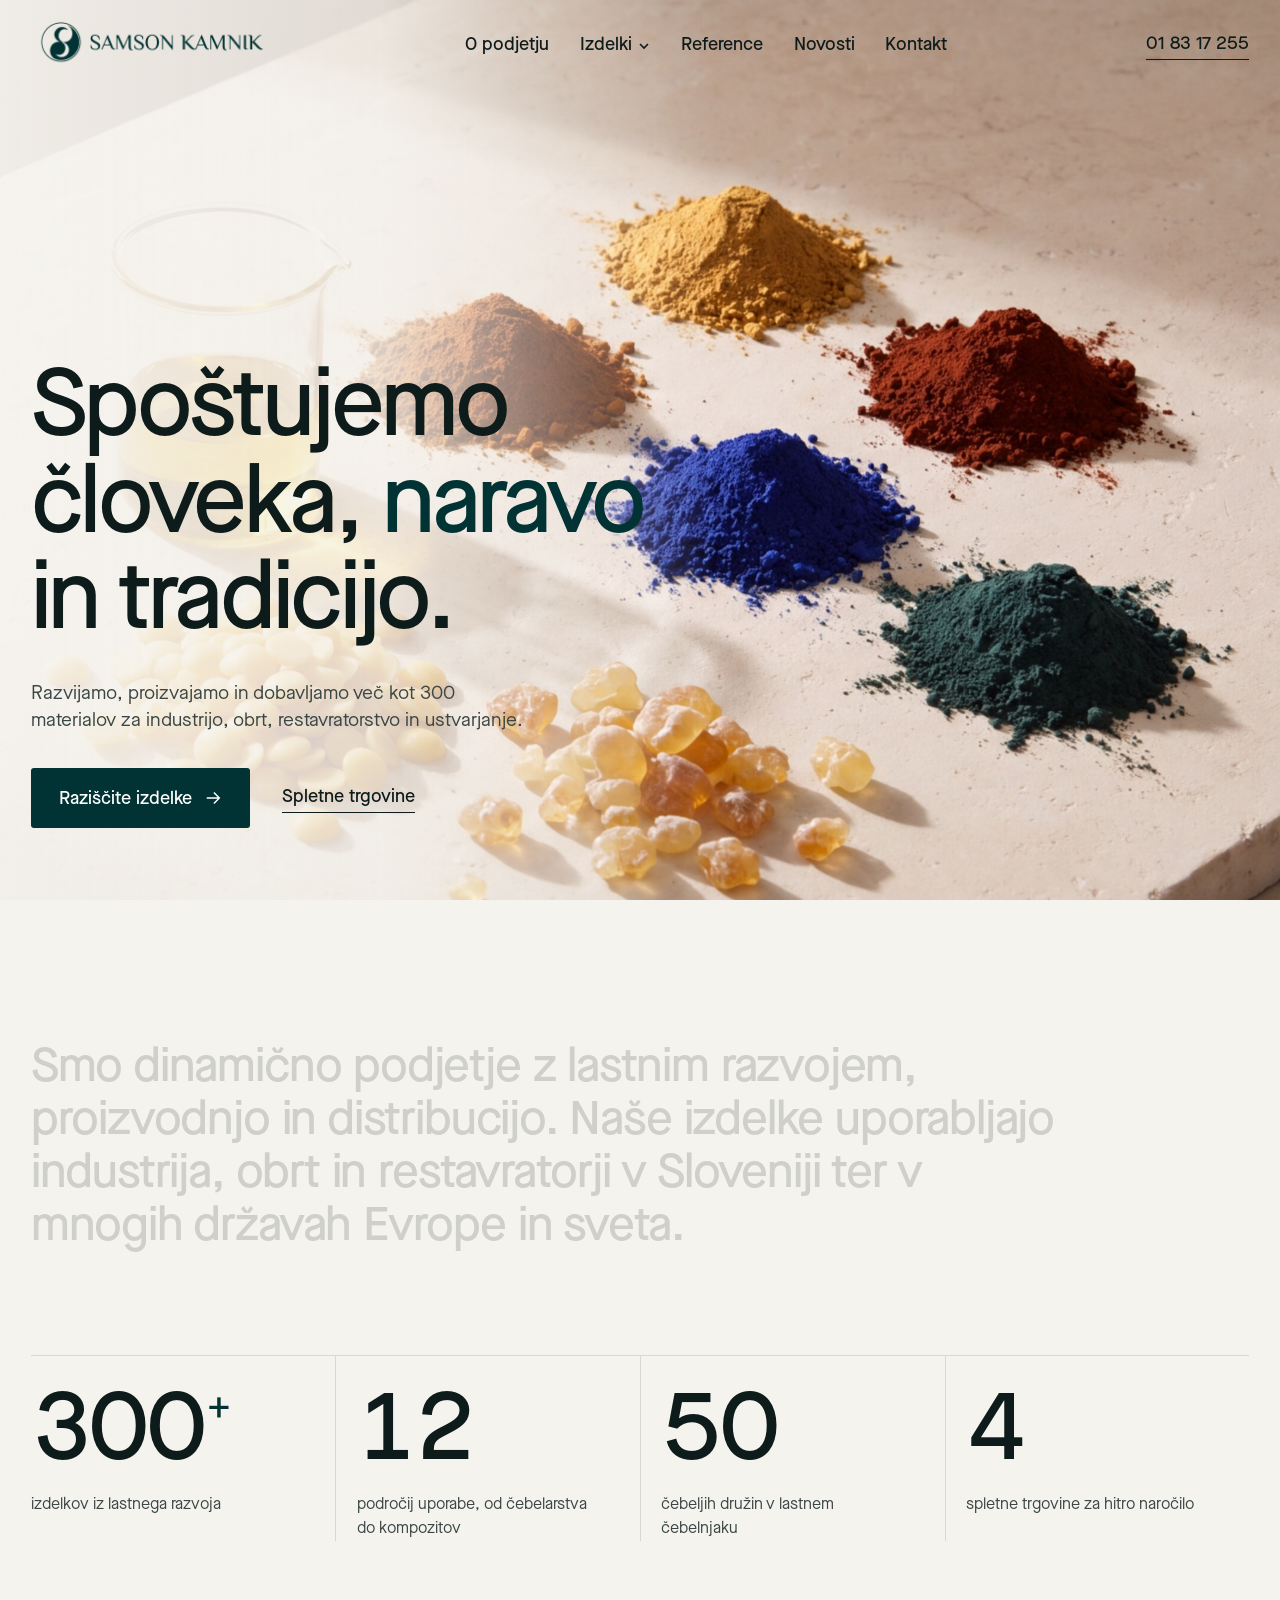
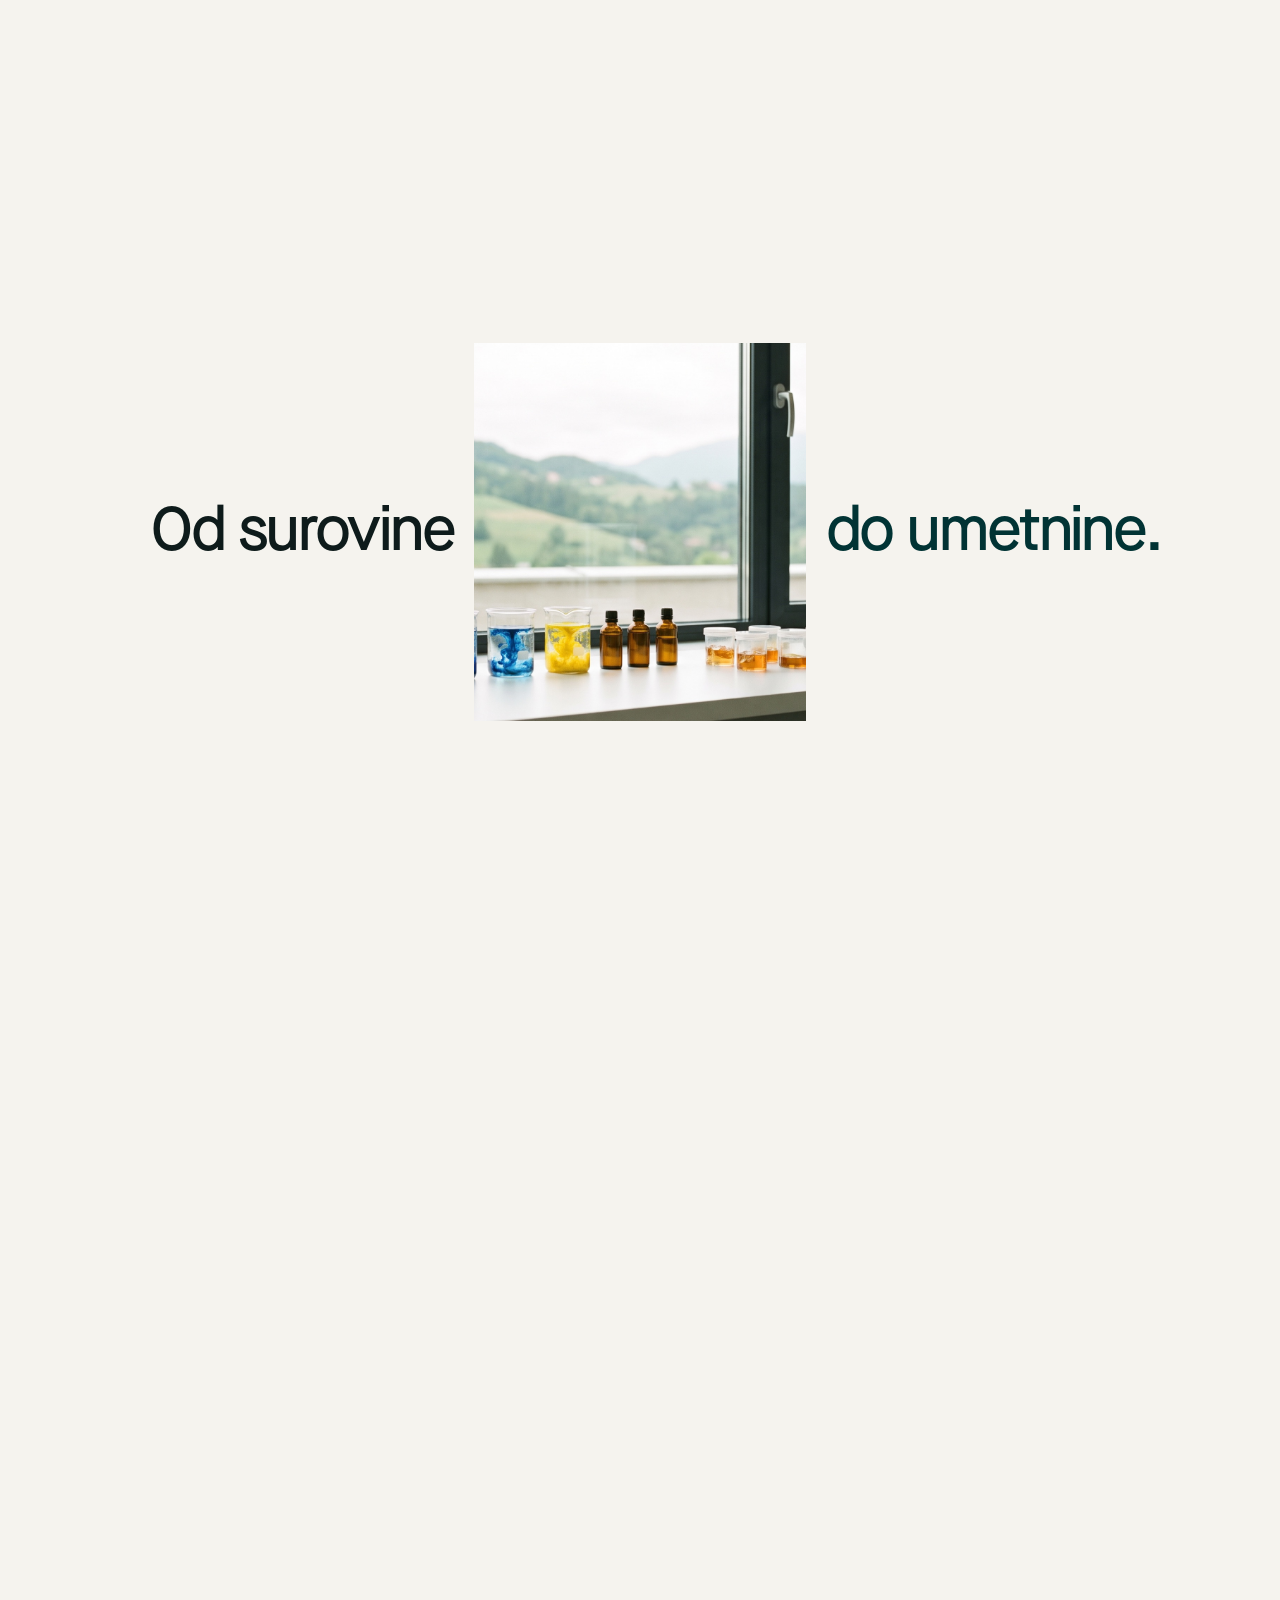
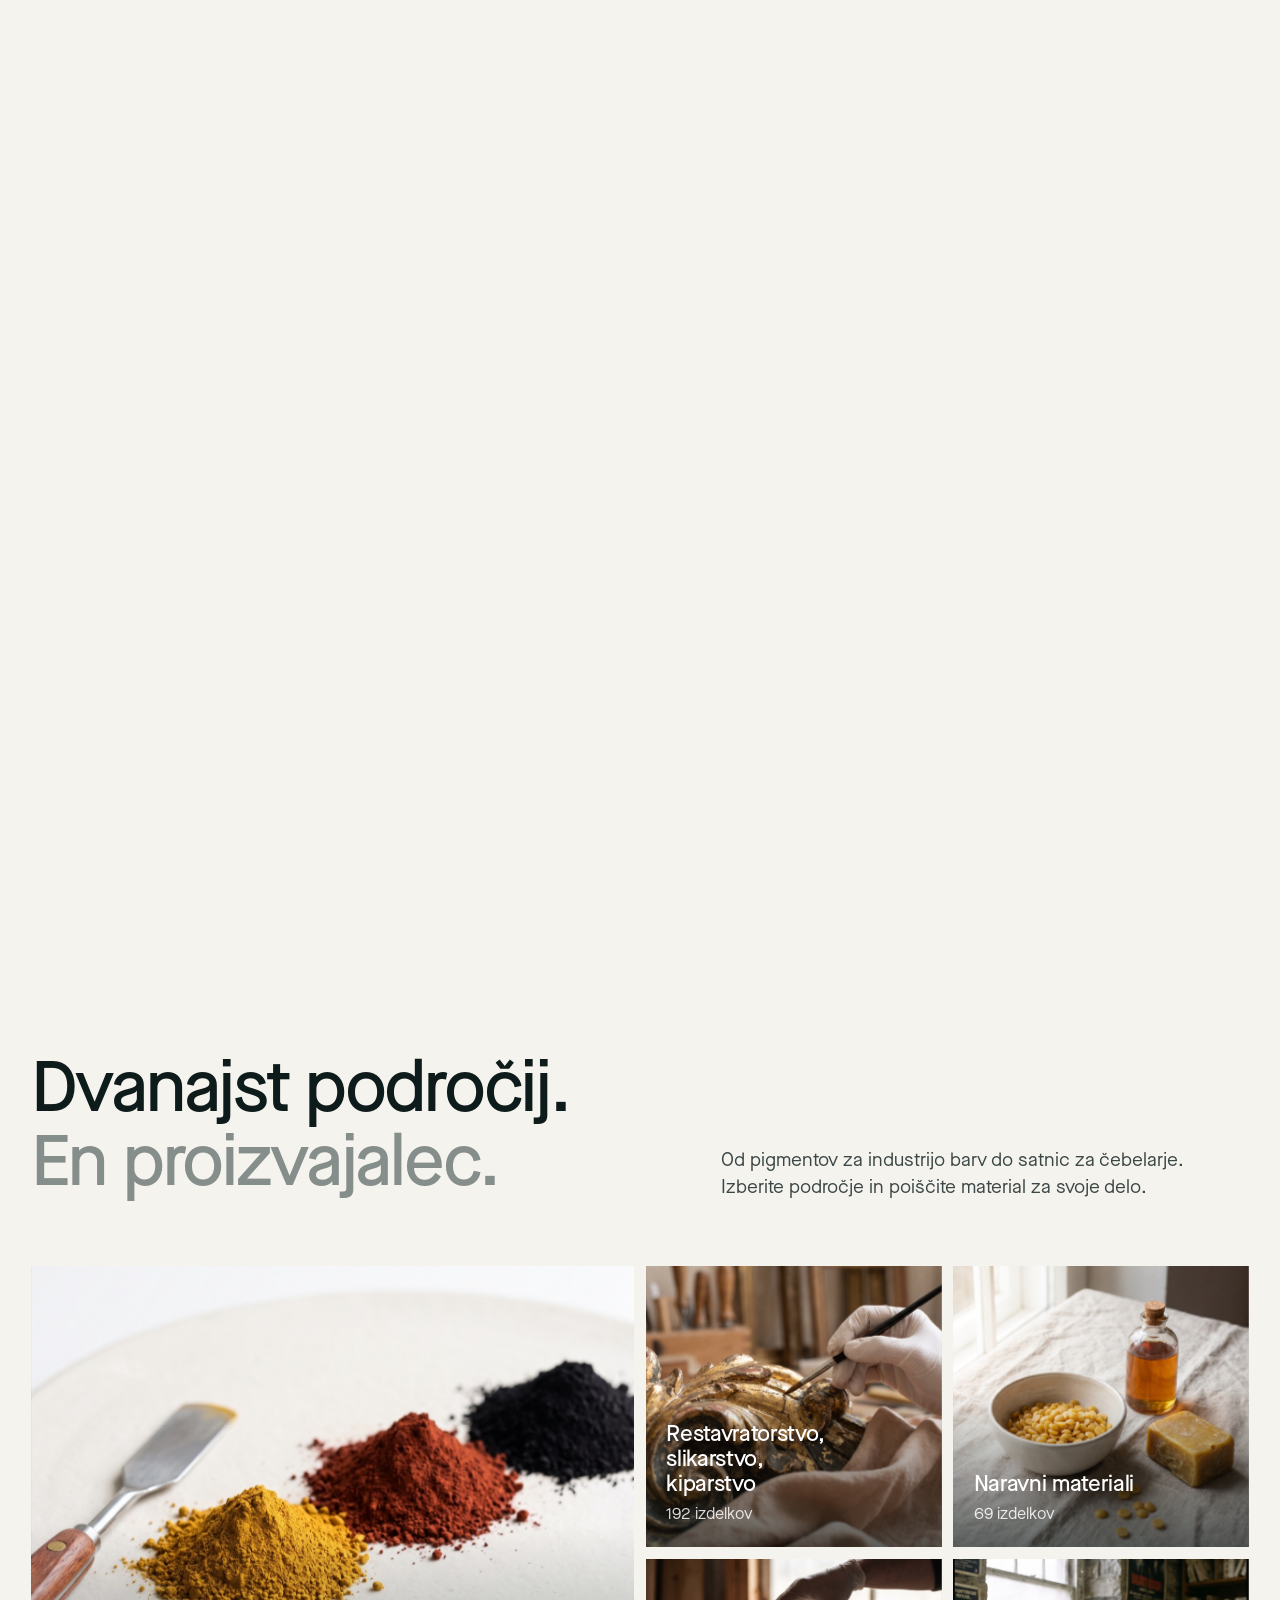
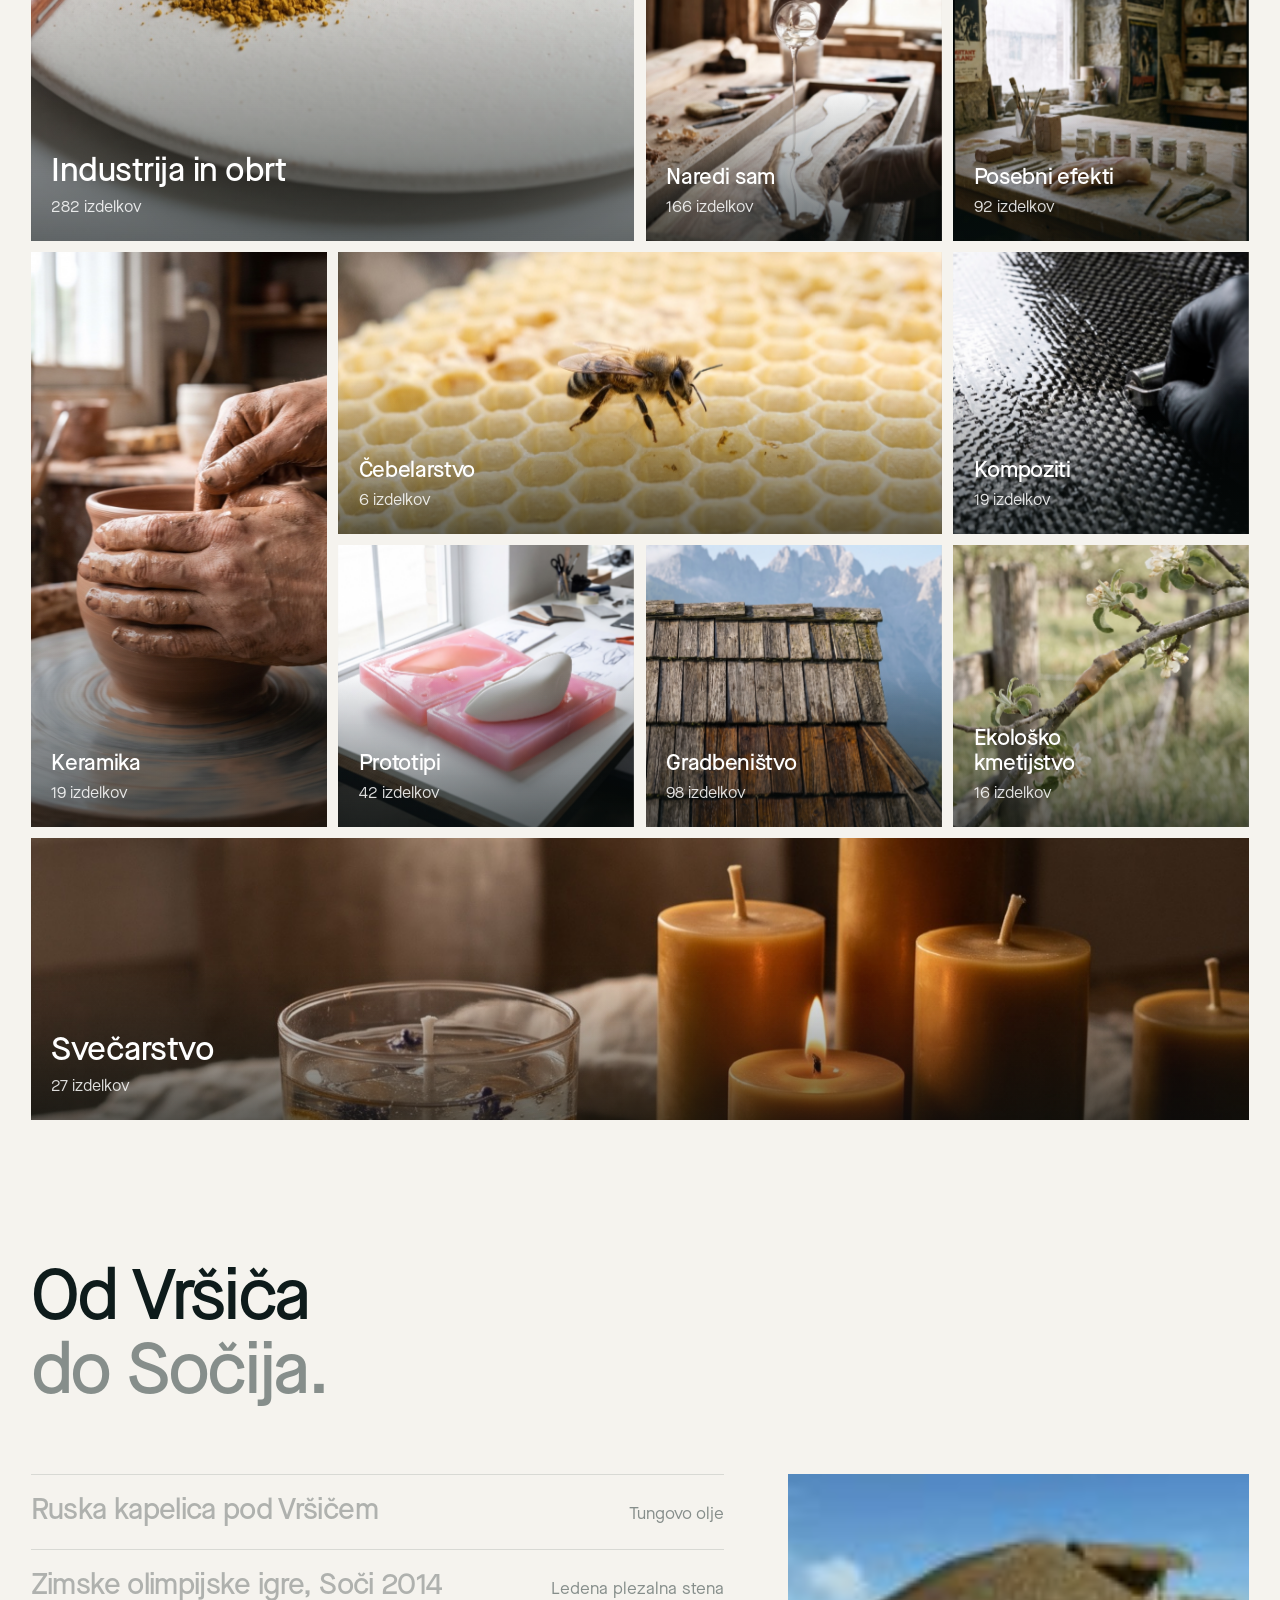
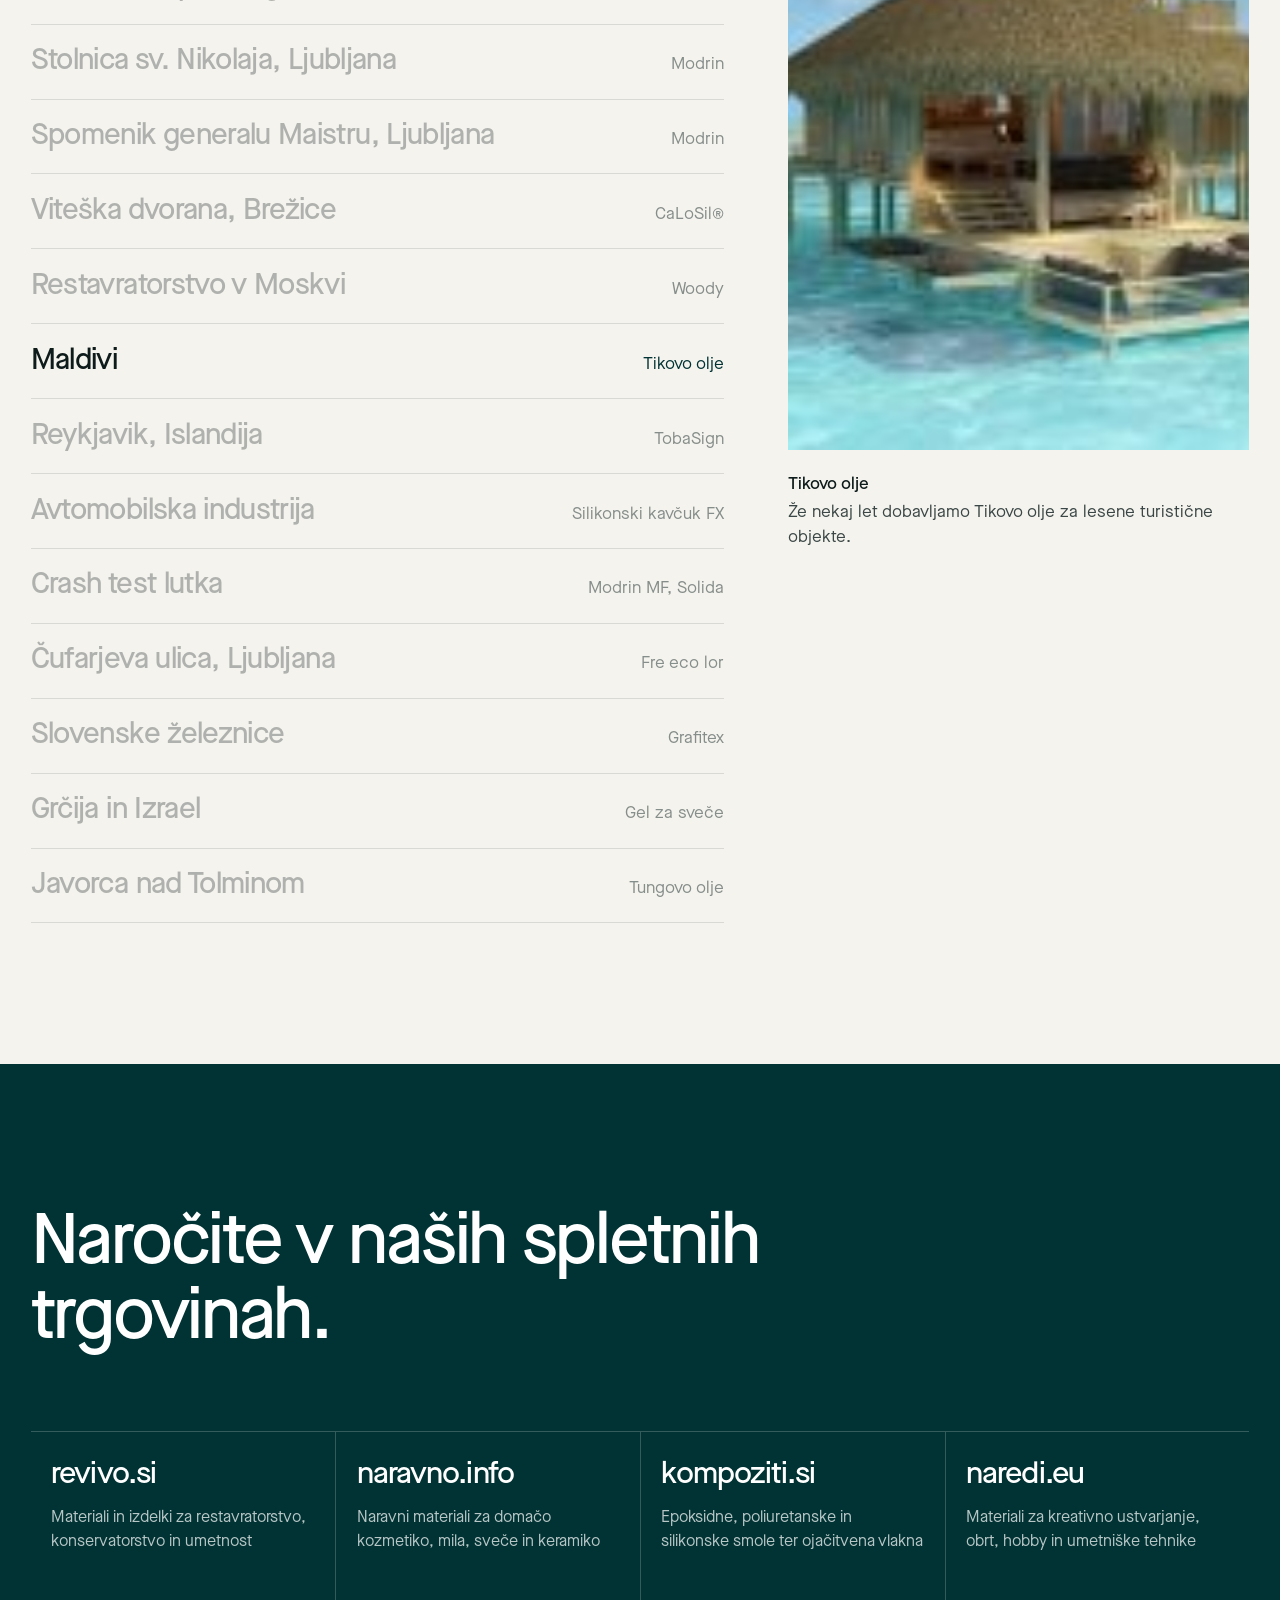
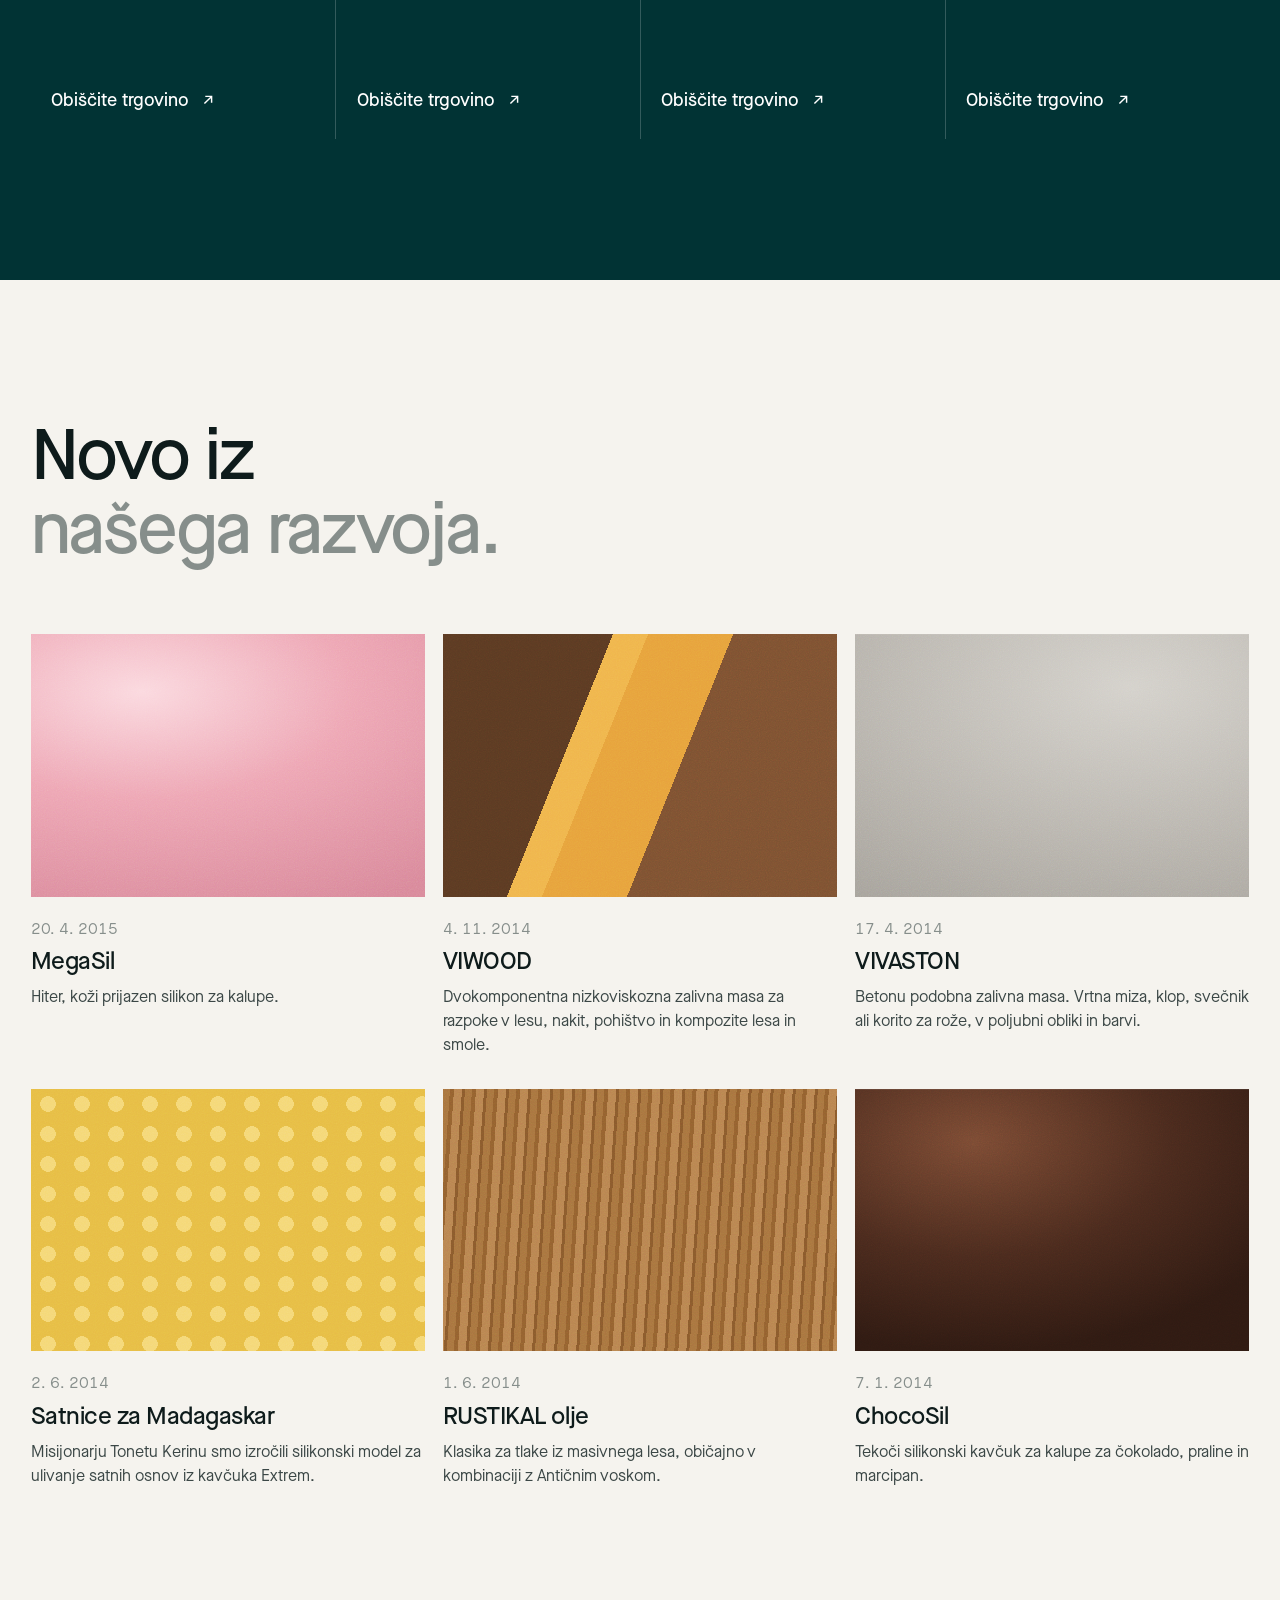
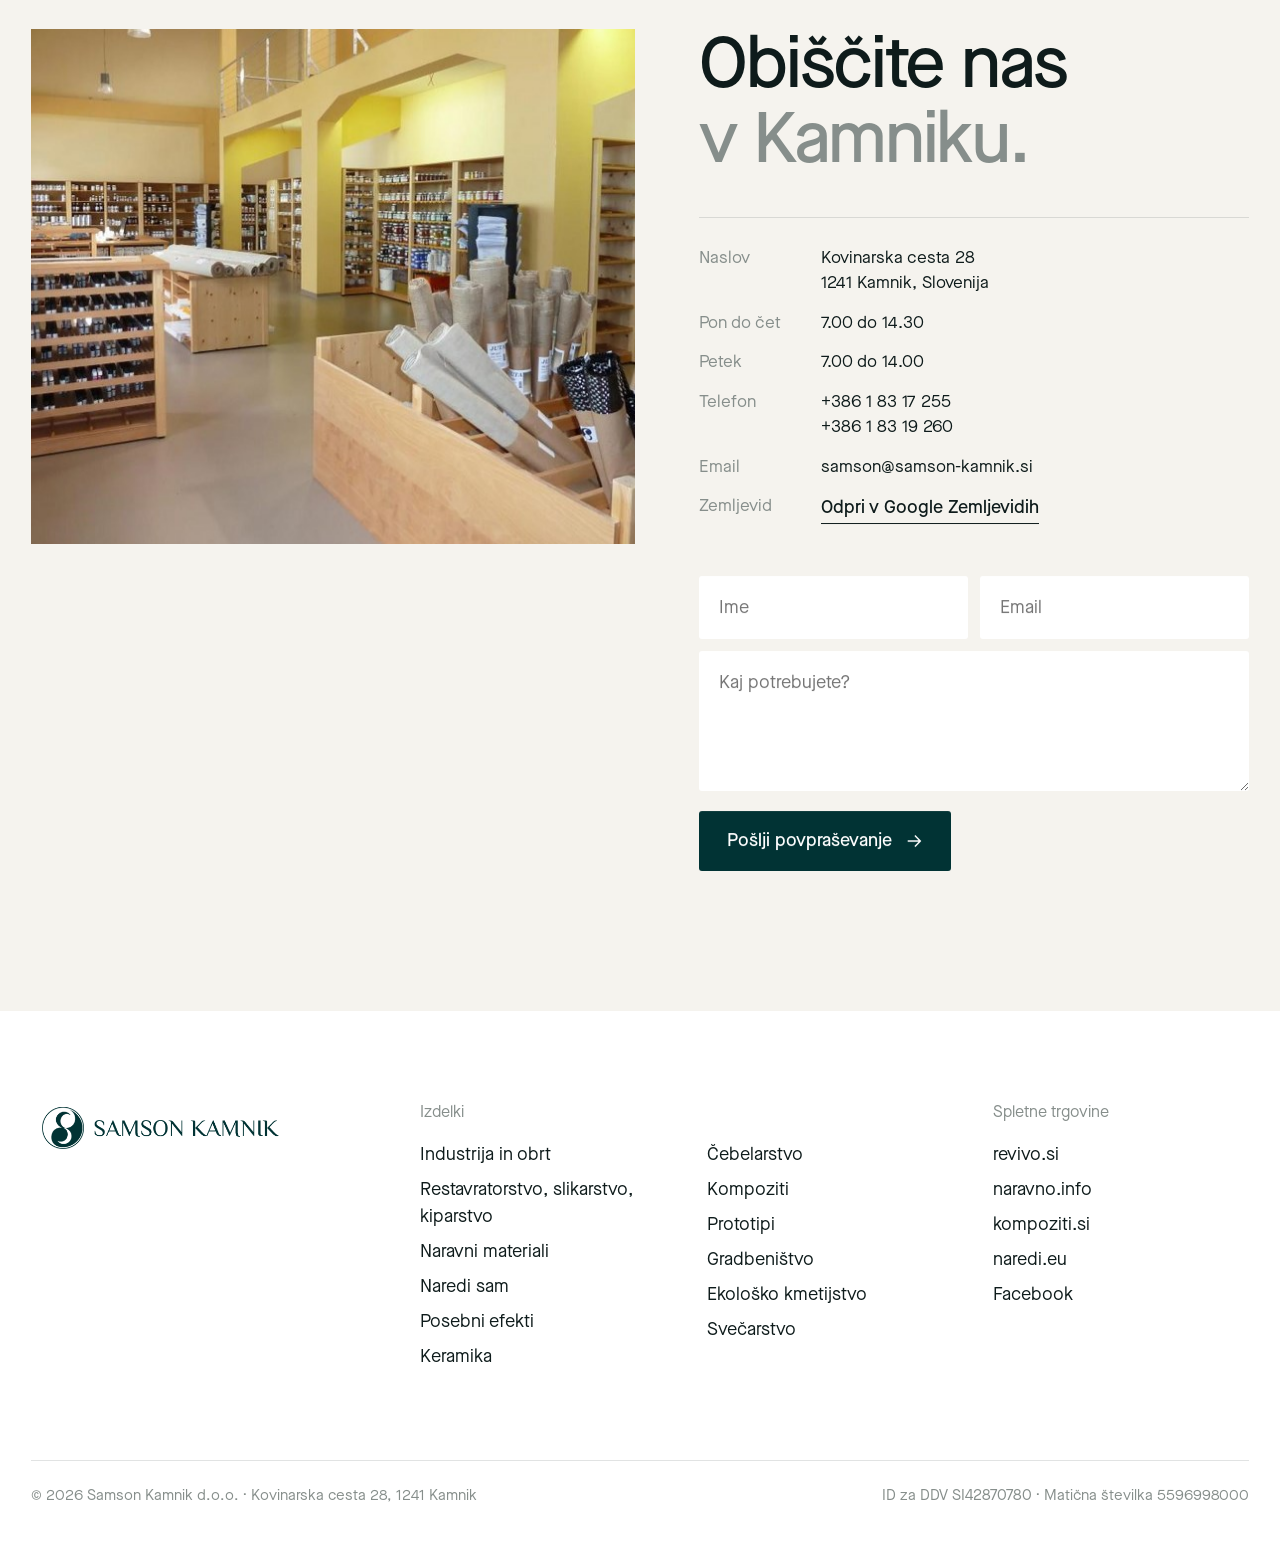
==== index.html @ 4e9928eb "Samson Kamnik redesign pitch: homepage and category pages Co-Authored-By: Claude Opus 5.5 <noreply@a" ====
<!doctype html>
<html lang="sl" class="no-js">
<head>
<meta charset="utf-8">
<meta name="viewport" content="width=device-width,initial-scale=1">
<title>Samson Kamnik · Materiali za industrijo, obrt in umetnost</title>
<meta name="description" content="Lastni razvoj, proizvodnja in distribucija več kot 300 materialov za industrijo, obrt, restavratorstvo in ustvarjanje. Kamnik, Slovenija.">
<meta name="robots" content="noindex">
<meta property="og:title" content="Samson Kamnik">
<meta property="og:description" content="Spoštujemo človeka, naravo in tradicijo.">
<meta property="og:image" content="assets/img/hero.jpg">
<link rel="icon" href="assets/img/mark.png">
<link rel="preload" href="assets/fonts/MaisonNeue-Medium.otf" as="font" type="font/otf" crossorigin>
<link rel="stylesheet" href="assets/css/style.css?v=5">
<script>try{if(sessionStorage.getItem('sk-seen'))document.documentElement.classList.add('no-loader')}catch(e){}</script>
</head>
<body data-page="home">

<div class="loader" aria-hidden="true"><img src="assets/img/mark.png" alt=""><div class="count">0</div></div>

<header class="hdr" id="top">
  <a class="logo" href="#top" aria-label="Samson Kamnik, domov"><img src="assets/img/samson_kamnik_logo.png" alt="Samson Kamnik" width="480" height="112"></a>
  <nav class="nav" aria-label="Glavna navigacija">
    <a href="#o-podjetju" data-home="#o-podjetju">O podjetju</a>
    <button type="button" data-mega aria-expanded="false" aria-haspopup="true">Izdelki <svg class="chev" viewBox="0 0 12 12" fill="none" stroke="currentColor" stroke-width="1.6"><path d="M2 4l4 4 4-4"/></svg></button>
    <a href="#reference" data-home="#reference">Reference</a>
    <a href="#novosti" data-home="#novosti">Novosti</a>
    <a href="#kontakt" data-home="#kontakt">Kontakt</a>
  </nav>
  <div class="hdr-right">
    <a class="tel link" href="tel:+38618317255">01 83 17 255</a>
    <button class="burger" type="button" aria-label="Meni"><span></span></button>
  </div>
</header>
<div class="mega" role="menu"></div>
<div class="mega-scrim"></div>

<div class="mmenu" aria-label="Meni">
  <button class="mm-close" type="button" aria-label="Zapri">×</button>
  <a href="#o-podjetju" data-home="#o-podjetju">O podjetju</a>
  <a href="#izdelki" data-home="#izdelki">Izdelki</a>
  <div class="mm-cats"></div>
  <a href="#reference" data-home="#reference">Reference</a>
  <a href="#novosti" data-home="#novosti">Novosti</a>
  <a href="#kontakt" data-home="#kontakt">Kontakt</a>
</div>

<main>
  <!-- HERO -->
  <section class="hero">
    <div class="hero-media"><img src="assets/img/hero.jpg" alt="Pigmenti, čebelji vosek, naravna smola in laneno olje" fetchpriority="high"></div>
    <div class="hero-copy">
      <h1 class="h-xxl">
        <span class="line-mask"><span>Spoštujemo</span></span>
        <span class="line-mask"><span>človeka, <span class="accent">naravo</span></span></span>
        <span class="line-mask"><span>in tradicijo.</span></span>
      </h1>
      <p class="lead hero-lead">Razvijamo, proizvajamo in dobavljamo več kot 300 materialov za industrijo, obrt, restavratorstvo in ustvarjanje.</p>
      <div class="hero-ctas">
        <a class="btn" href="#izdelki">Raziščite izdelke <svg viewBox="0 0 20 20" fill="none" stroke="currentColor" stroke-width="1.6"><path d="M3 10h14M11 4l6 6-6 6"/></svg></a>
        <a class="link" href="#trgovine">Spletne trgovine</a>
      </div>
    </div>
  </section>

  <!-- ABOUT -->
  <section class="sec" id="o-podjetju">
    <p class="intro-txt" data-fill>Smo dinamično podjetje z lastnim razvojem, proizvodnjo in distribucijo. Naše izdelke uporabljajo industrija, obrt in restavratorji v Sloveniji ter v mnogih državah Evrope in sveta.</p>
    <div class="stats">
      <div class="stat rv"><div class="n"><span data-count="300">300</span><sup>+</sup></div><p>izdelkov iz lastnega razvoja</p></div>
      <div class="stat rv" data-d=".08"><div class="n"><span data-count="12">12</span></div><p>področij uporabe, od čebelarstva do kompozitov</p></div>
      <div class="stat rv" data-d=".16"><div class="n"><span data-count="50">50</span></div><p>čebeljih družin v lastnem čebelnjaku</p></div>
      <div class="stat rv" data-d=".24"><div class="n"><span data-count="4">4</span></div><p>spletne trgovine za hitro naročilo</p></div>
    </div>
  </section>

  <!-- SPLIT EXPAND -->
  <section class="split" aria-label="Od surovine do umetnine">
    <div class="split-inner">
      <h2 class="split-word l">Od surovine</h2>
      <div class="split-img"><img src="assets/img/lab.jpg" alt="Razvojni laboratorij z vzorci pigmentov, olj in smol"></div>
      <h2 class="split-word r">do umetnine.</h2>
    </div>
    <div class="split-cap"><p>Surovine izvirajo pretežno iz obnovljivih naravnih virov. Tesno sodelujemo s specializiranimi razvojnimi laboratoriji po vsem svetu.</p></div>
  </section>

  <!-- CATEGORIES -->
  <section class="sec" id="izdelki">
    <div class="cats-head">
      <h2 class="h-xl rv">Dvanajst področij.<br><span class="mute">En proizvajalec.</span></h2>
      <p class="lead rv" data-d=".1">Od pigmentov za industrijo barv do satnic za čebelarje. Izberite področje in poiščite material za svoje delo.</p>
    </div>
    <div class="bento"></div>
  </section>

  <!-- REFERENCES -->
  <section class="sec" id="reference" style="padding-top:0">
    <h2 class="h-xl refs-head rv">Od Vršiča<br><span class="mute">do Sočija.</span></h2>
    <div class="refs">
      <div class="ref-list"></div>
      <aside class="ref-panel" aria-hidden="true">
        <div class="ref-frame"></div>
        <p class="ref-desc"></p>
      </aside>
    </div>
  </section>

  <!-- SHOPS -->
  <section class="sec shops" id="trgovine">
    <h2 class="h-xl rv">Naročite v naših spletnih trgovinah.</h2>
    <div class="shop-grid"></div>
  </section>

  <!-- NEWS -->
  <section class="sec" id="novosti">
    <div class="news-head">
      <h2 class="h-xl rv">Novo iz<br><span class="mute">našega razvoja.</span></h2>
    </div>
    <div class="news"></div>
  </section>

  <!-- CONTACT -->
  <section class="sec" id="kontakt" style="padding-top:0">
    <div class="contact">
      <div class="c-img rv"><img data-par="6" src="assets/img/kje_smo2.jpg" alt="Prodajalna Samson Kamnik"></div>
      <div>
        <h2 class="h-xl rv">Obiščite nas<br><span class="mute">v Kamniku.</span></h2>
        <dl class="c-rows rv">
          <dt>Naslov</dt><dd>Kovinarska cesta 28<br>1241 Kamnik, Slovenija</dd>
          <dt>Pon do čet</dt><dd>7.00 do 14.30</dd>
          <dt>Petek</dt><dd>7.00 do 14.00</dd>
          <dt>Telefon</dt><dd><a href="tel:+38618317255">+386 1 83 17 255</a><br><a href="tel:+38618319260">+386 1 83 19 260</a></dd>
          <dt>Email</dt><dd><a href="mailto:samson@samson-kamnik.si">samson@samson-kamnik.si</a></dd>
          <dt>Zemljevid</dt><dd><a class="link" href="https://maps.google.com/?q=Kovinarska+cesta+28,+1241+Kamnik" target="_blank" rel="noopener">Odpri v Google Zemljevidih</a></dd>
        </dl>
        <form class="form rv" onsubmit="event.preventDefault();this.querySelector('.form-ok').style.display='block';this.reset()">
          <div class="row"><input name="ime" placeholder="Ime" required aria-label="Ime"><input name="email" type="email" placeholder="Email" required aria-label="Email"></div>
          <textarea name="sporocilo" placeholder="Kaj potrebujete?" required aria-label="Sporočilo"></textarea>
          <button class="btn" type="submit">Pošlji povpraševanje <svg viewBox="0 0 20 20" fill="none" stroke="currentColor" stroke-width="1.6"><path d="M3 10h14M11 4l6 6-6 6"/></svg></button>
          <p class="form-ok">Hvala, odgovorili vam bomo v enem delovnem dnevu.</p>
        </form>
      </div>
    </div>
  </section>
</main>

<footer class="ftr">
  <div class="ftr-top">
    <div><a class="logo" href="#top"><img src="assets/img/samson_kamnik_logo.png" alt="Samson Kamnik" width="480" height="112"></a></div>
    <div><h4>Izdelki</h4><ul data-foot-cats></ul></div>
    <div><h4>&nbsp;</h4><ul data-foot-cats2></ul></div>
    <div><h4>Spletne trgovine</h4><ul>
      <li><a href="http://www.revivo.si" target="_blank" rel="noopener">revivo.si</a></li>
      <li><a href="http://www.naravno.info" target="_blank" rel="noopener">naravno.info</a></li>
      <li><a href="http://www.kompoziti.si" target="_blank" rel="noopener">kompoziti.si</a></li>
      <li><a href="http://www.naredi.eu" target="_blank" rel="noopener">naredi.eu</a></li>
      <li><a href="https://www.facebook.com/SamsonKamnik" target="_blank" rel="noopener">Facebook</a></li>
    </ul></div>
  </div>
  <div class="ftr-bot">
    <span>© 2026 Samson Kamnik d.o.o. · Kovinarska cesta 28, 1241 Kamnik</span>
    <span>ID za DDV SI42870780 · Matična številka 5596998000</span>
  </div>
</footer>

<script src="assets/js/data.js"></script>
<script src="assets/js/gsap.min.js"></script>
<script src="assets/js/ScrollTrigger.min.js"></script>
<script src="assets/js/lenis.min.js"></script>
<script>
(function(){
  var D = window.SK;
  var SW = {
    'MegaSil':'radial-gradient(120% 90% at 28% 22%,#fbd9df 0,#eea6b4 45%,#d9889a 100%)',
    'VIWOOD':'linear-gradient(112deg,#5b3a22 0 34%,#f0b54c 34% 41%,#e7a23c 41% 58%,#7d5131 58% 100%)',
    'VIVASTON':'radial-gradient(140% 120% at 70% 20%,#d4d1cb 0,#b6b2ab 55%,#9d9992 100%)',
    'Satnice za Madagaskar':'radial-gradient(circle at 50% 50%,#f5d877 0 34%,#e7bd45 35% 100%) 0 0/34px 30px,#e7bd45',
    'RUSTIKAL olje':'repeating-linear-gradient(94deg,#a8743f 0 7px,#94612f 7px 11px,#b98450 11px 19px,#8a5a2c 19px 22px)',
    'ChocoSil':'radial-gradient(90% 80% at 30% 20%,#7a4a33 0,#4a2a1d 55%,#2f1a12 100%)'
  };
  window.SK_page = function(){
    var U = window.SK_util, I = window.SK_ICONS;
    document.querySelector('.bento').innerHTML = D.cats.map(function(c,i){
      return '<a class="tile t-'+(i+1)+' rv" data-d="'+((i%4)*.06)+'" href="'+U.catUrl(c)+'"><div class="t-img" data-par="5"><img src="assets/img/'+c.key+'.jpg" alt="" loading="lazy"></div><div class="t-body"><div><h3>'+c.name+'</h3><div class="t-c">'+U.plural(c.count)+'</div></div><span class="t-go">'+I.ARROW+'</span></div></a>';
    }).join('');
    document.querySelector('.ref-list').innerHTML = D.refs.map(function(r,i){
      return '<div class="ref" data-i="'+i+'"><img class="ref-m" src="assets/img/ref/'+r[3]+'" alt="" loading="lazy"><h3>'+r[0]+'</h3><span class="ref-p">'+r[1]+'</span></div>';
    }).join('');
    document.querySelector('.ref-frame').innerHTML = D.refs.map(function(r,i){
      return '<img src="assets/img/ref/'+r[3]+'" alt="" data-i="'+i+'"'+(i?' loading="lazy"':'')+'>';
    }).join('');
    document.querySelector('.shop-grid').innerHTML = D.shops.map(function(s,i){
      return '<a class="shop rv" data-d="'+(i*.07)+'" href="'+s[1]+'" target="_blank" rel="noopener"><div><div class="s-d">'+s[0]+'</div><p>'+s[2]+'</p></div><span class="s-go">Obiščite trgovino '+I.OUT+'</span></a>';
    }).join('');
    document.querySelector('.news').innerHTML = D.news.map(function(n,i){
      return '<article class="card rv" data-d="'+((i%3)*.08)+'"><div class="sw"><i style="background:'+SW[n[1]]+'"></i></div><div class="d">'+n[0]+'</div><h3>'+n[1]+'</h3><p>'+n[2]+'</p></article>';
    }).join('');

    /* references: hover + scroll position */
    var rows = document.querySelectorAll('.ref'), imgs = document.querySelectorAll('.ref-frame img'), desc = document.querySelector('.ref-desc');
    function setRef(i){
      rows.forEach(function(r){ r.classList.toggle('is-on', +r.dataset.i===i); });
      imgs.forEach(function(m){ m.classList.toggle('on', +m.dataset.i===i); });
      desc.innerHTML = '<b>'+D.refs[i][1]+'</b>'+D.refs[i][2];
    }
    window.SK_setRef = setRef;
    rows.forEach(function(r){ r.addEventListener('mouseenter', function(){ setRef(+r.dataset.i); }); });
    setRef(0);
  };

  window.SK_static = function(){
    document.querySelectorAll('.intro-txt').forEach(function(p){ p.style.color='var(--ink)'; });
  };

  window.SK_anim = function(gsap, ST, lenis){
    var hero = document.querySelector('.hero-media img');
    var lines = gsap.utils.toArray('.hero-copy .line-mask > span');
    gsap.set(lines,{yPercent:110});
    gsap.set('.hero-lead, .hero-ctas',{opacity:0,y:20});
    gsap.set(hero,{scale:1.12});
    var tl = gsap.timeline({paused:true});
    tl.to(hero,{scale:1,duration:2.2,ease:'power3.out'},0)
      .to(lines,{yPercent:0,duration:1.2,ease:'power4.out',stagger:.09},.15)
      .to('.hero-lead',{opacity:1,y:0,duration:1,ease:'power3.out'},.6)
      .to('.hero-ctas',{opacity:1,y:0,duration:1,ease:'power3.out'},.72);

    /* loader */
    var loader = document.querySelector('.loader');
    var seen = document.documentElement.classList.contains('no-loader');
    if (!seen && loader){
      var hl = document.querySelector('.hdr .logo');
      gsap.set(hl,{opacity:0});
      var o={v:0}, cnt=loader.querySelector('.count');
      lenis.stop();
      gsap.timeline()
        .from(loader.querySelector('img'),{scale:.7,opacity:0,duration:.6,ease:'power3.out'})
        .to(o,{v:100,duration:1.1,ease:'power2.inOut',onUpdate:function(){cnt.textContent=Math.round(o.v);}},0)
        .to(loader.querySelector('img'),{opacity:0,y:-12,duration:.4,ease:'power2.in'},'+=.1')
        .to(cnt,{opacity:0,duration:.3},'<')
        .to(loader,{opacity:0,duration:.6,ease:'power2.out',onComplete:function(){loader.remove();lenis.start();}},'-=.1')
        .to(hl,{opacity:1,duration:.8,ease:'power2.out'},'<')
        .add(function(){tl.play();},'<');
      try{sessionStorage.setItem('sk-seen','1')}catch(e){}
    } else { if(loader) loader.remove(); tl.play(); }

    var mq = gsap.matchMedia();

    mq.add('(min-width: 821px)', function(){
      gsap.to(hero,{yPercent:-10,ease:'none',scrollTrigger:{trigger:'.hero',start:'top top',end:'bottom top',scrub:true}});
      gsap.to('.hero-copy',{y:-80,opacity:.0,ease:'none',scrollTrigger:{trigger:'.hero',start:'30% top',end:'bottom top',scrub:true}});

      /* split expand */
      var stl = gsap.timeline({scrollTrigger:{trigger:'.split',start:'top top',end:'+=170%',pin:true,scrub:.6,anticipatePin:1}});
      stl.to('.split-img',{width:'100vw',height:'100vh',ease:'power2.inOut',duration:1},0)
         .to('.split-word.l',{xPercent:-60,opacity:0,ease:'power2.in',duration:.7},0)
         .to('.split-word.r',{xPercent:60,opacity:0,ease:'power2.in',duration:.7},0)
         .fromTo('.split-img img',{scale:1.25},{scale:1,ease:'none',duration:1},0)
         .to('.split-cap',{opacity:1,y:0,duration:.3,ease:'power2.out'},.85)
         .to({}, {duration:.35});
      gsap.set('.split-cap',{y:24});

      /* references follow scroll */
      var rows = gsap.utils.toArray('.ref');
      rows.forEach(function(r){
        ST.create({trigger:r,start:'top 55%',end:'bottom 55%',onToggle:function(s){ if(s.isActive) window.SK_setRef(+r.dataset.i); }});
      });
    });

    /* fill words gray -> ink */
    gsap.utils.toArray('[data-fill]').forEach(function(p){
      p.innerHTML = p.textContent.trim().split(/\s+/).map(function(w){return '<span class="w">'+w+'</span>';}).join(' ');
      var ws = p.querySelectorAll('.w');
      gsap.to(ws,{color:'#0E1B1B',stagger:.08,ease:'none',scrollTrigger:{trigger:p,start:'top 78%',end:'bottom 45%',scrub:true}});
    });

    /* counters */
    gsap.utils.toArray('[data-count]').forEach(function(el){
      var end=+el.dataset.count, o={v:0};
      el.textContent='0';
      gsap.to(o,{v:end,duration:1.6,ease:'power3.out',scrollTrigger:{trigger:el,start:'top 88%',once:true},onUpdate:function(){el.textContent=Math.round(o.v);},onComplete:function(){el.textContent=end;}});
    });
  };
})();
</script>
<script src="assets/js/main.js?v=5"></script>
</body>
</html>
---- assets/css/style.css ----
@font-face{font-family:"Maison Neue";src:url(../fonts/MaisonNeue-Book.otf) format("opentype");font-weight:400;font-display:swap}
@font-face{font-family:"Maison Neue";src:url(../fonts/MaisonNeue-Medium.otf) format("opentype");font-weight:500;font-display:swap}
@font-face{font-family:"Maison Neue";src:url(../fonts/MaisonNeue-Demi.otf) format("opentype");font-weight:600;font-display:swap}

:root{
  --font:"Maison Neue",ui-sans-serif,system-ui,-apple-system,"Helvetica Neue",sans-serif;
  --bg:#F5F3EE;
  --paper:#FFFFFF;
  --ink:#0E1B1B;
  --ink-2:#3B4746;
  --mute:#868E8B;
  --line:rgba(14,27,27,.12);
  --teal:#013334;
  --teal-2:#0A4645;
  --teal-soft:#DCE6E3;
  --g:clamp(16px,2.4vw,56px);
  --header:clamp(76px,7vw,108px);
  --fs-xxl:clamp(52px,7.4vw,176px);
  --fs-xl:clamp(42px,5.6vw,128px);
  --fs-l:clamp(30px,3.4vw,76px);
  --fs-m:clamp(22px,1.9vw,40px);
  --fs-body:clamp(17px,1.15vw,22px);
  --ease:cubic-bezier(.22,1,.36,1);
}
*,*::before,*::after{box-sizing:border-box}
html{-webkit-text-size-adjust:100%}
html.lenis,html.lenis body{height:auto}
.lenis.lenis-smooth{scroll-behavior:auto!important}
body{margin:0;background:var(--bg);color:var(--ink);font-family:var(--font);font-weight:400;font-size:var(--fs-body);line-height:1.5;-webkit-font-smoothing:antialiased;text-rendering:optimizeLegibility;overflow-x:hidden}
img{display:block;max-width:100%}
a{color:inherit;text-decoration:none}
button{font:inherit;color:inherit;background:none;border:0;padding:0;cursor:pointer}
h1,h2,h3,h4,p{margin:0;font-weight:inherit}
::selection{background:var(--teal);color:#fff}

/* type */
.h-xxl{font-size:var(--fs-xxl);line-height:1.02;letter-spacing:-.035em;font-weight:500}
.h-xl{font-size:var(--fs-xl);line-height:1.04;letter-spacing:-.032em;font-weight:500}
.h-l{font-size:var(--fs-l);line-height:1.12;letter-spacing:-.022em;font-weight:500}
.h-m{font-size:var(--fs-m);line-height:1.2;letter-spacing:-.012em;font-weight:500}
.lead{font-size:clamp(19px,1.45vw,28px);line-height:1.45;color:var(--ink-2);max-width:34em}
.mute{color:var(--mute)}
.accent{color:var(--teal)}
.line-mask{display:block;overflow:hidden;padding-bottom:.1em;margin-bottom:-.1em}
.line-mask>span{display:inline-block}

/* buttons */
.btn{display:inline-flex;align-items:center;gap:.7em;height:60px;padding:0 28px;background:var(--teal);color:#fff;font-size:18px;font-weight:500;border-radius:3px;transition:background .3s var(--ease)}
.btn:hover{background:var(--teal-2)}
.btn svg{width:18px;height:18px;transition:transform .4s var(--ease)}
.btn:hover svg{transform:translateX(4px)}
.link{display:inline-flex;align-items:center;gap:.5em;font-size:18px;font-weight:500;background:linear-gradient(currentColor,currentColor) 0 100%/100% 1px no-repeat;padding-bottom:3px;transition:background-size .45s var(--ease)}
.link:hover{background-size:0 1px;background-position:100% 100%}
.arrow{width:1em;height:1em;flex:none}

/* header */
.hdr{position:fixed;inset:0 0 auto 0;z-index:50;height:var(--header);display:flex;align-items:center;justify-content:space-between;padding:0 var(--g);transition:background .4s var(--ease),transform .5s var(--ease),box-shadow .4s}
.hdr.is-solid{background:rgba(245,243,238,.92);backdrop-filter:saturate(1.4) blur(14px);-webkit-backdrop-filter:saturate(1.4) blur(14px);box-shadow:0 1px 0 var(--line)}
.hdr.is-hidden{transform:translateY(-100%)}
.hdr.mega-open{background:var(--paper);box-shadow:none}
.logo img{height:clamp(44px,4.3vw,80px);width:auto}
.nav{display:flex;align-items:center;gap:clamp(20px,2.4vw,48px)}
.nav>a,.nav>button{font-size:18px;font-weight:500;display:inline-flex;align-items:center;gap:6px;height:var(--header);position:relative}
.nav>a::after,.nav>button::after{content:"";position:absolute;left:0;right:0;bottom:calc(50% - 18px);height:1.5px;background:currentColor;transform:scaleX(0);transform-origin:right;transition:transform .45s var(--ease)}
.nav>a:hover::after,.nav>button:hover::after,.nav>button[aria-expanded=true]::after{transform:scaleX(1);transform-origin:left}
.nav .chev{width:12px;height:12px;transition:transform .35s var(--ease);margin-top:2px}
.nav>button[aria-expanded=true] .chev{transform:rotate(180deg)}
.hdr-right{display:flex;align-items:center;gap:28px;font-size:18px;font-weight:500}
.burger{display:none;width:48px;height:48px;align-items:center;justify-content:center}
.burger span{display:block;width:26px;height:2px;background:currentColor;position:relative}
.burger span::before,.burger span::after{content:"";position:absolute;left:0;width:26px;height:2px;background:currentColor;transition:transform .35s var(--ease)}
.burger span::before{top:-8px}.burger span::after{top:8px}

/* mega menu */
.mega{position:fixed;left:0;right:0;top:var(--header);z-index:49;background:var(--paper);padding:28px var(--g) 40px;display:grid;grid-template-columns:repeat(6,1fr);gap:28px 20px;opacity:0;visibility:hidden;transform:translateY(-8px);transition:opacity .35s var(--ease),transform .45s var(--ease),visibility 0s .45s;box-shadow:0 30px 60px -30px rgba(14,27,27,.18)}
.mega.open{opacity:1;visibility:visible;transform:none;transition:opacity .35s var(--ease),transform .45s var(--ease)}
.mega a{display:block}
.mega .mi-img{aspect-ratio:16/10;overflow:hidden;background:#e8e5de;margin-bottom:12px}
.mega .mi-img img{width:100%;height:100%;object-fit:cover;transition:transform .8s var(--ease)}
.mega a:hover img{transform:scale(1.06)}
.mega .mi-t{font-size:18px;font-weight:500;line-height:1.25}
.mega .mi-c{font-size:15px;color:var(--mute);margin-top:2px}
.mega-scrim{position:fixed;inset:0;z-index:48;background:rgba(14,27,27,.18);opacity:0;visibility:hidden;transition:opacity .35s,visibility 0s .35s}
.mega-scrim.open{opacity:1;visibility:visible;transition:opacity .35s}

/* mobile menu */
.mmenu{position:fixed;inset:0;z-index:60;background:var(--bg);padding:calc(var(--header) + 12px) var(--g) 32px;display:flex;flex-direction:column;gap:6px;overflow:auto;transform:translateY(-100%);transition:transform .6s var(--ease)}
.mmenu.open{transform:none}
.mmenu .mm-close{position:absolute;top:calc(var(--header)/2 - 24px);right:var(--g);width:48px;height:48px;font-size:34px;line-height:1}
.mmenu>a{font-size:38px;font-weight:500;letter-spacing:-.02em;padding:4px 0}
.mmenu .mm-cats{display:grid;grid-template-columns:1fr 1fr;gap:10px 16px;margin:14px 0 24px}
.mmenu .mm-cats a{font-size:17px;color:var(--ink-2)}

/* loader */
.loader{position:fixed;inset:0;z-index:100;background:var(--bg);display:flex;align-items:center;justify-content:center;flex-direction:column;gap:22px}
.loader img{width:84px;height:84px}
.loader .count{font-size:18px;font-weight:500;font-variant-numeric:tabular-nums;color:var(--mute);min-width:3ch;text-align:center}
.no-loader .loader{display:none}

/* hero */
.hero{position:relative;height:100svh;min-height:680px;overflow:hidden;background:#ece8e1}
.hero-media{position:absolute;inset:0}
.hero-media img{width:100%;height:115%;object-fit:cover;object-position:100% 50%;will-change:transform}
.hero-copy{position:absolute;left:var(--g);bottom:clamp(48px,8vh,120px);max-width:min(60vw,1300px);z-index:2}
.hero::before{content:"";position:absolute;inset:0;z-index:1;pointer-events:none;background:linear-gradient(90deg,rgba(245,243,238,.94) 0,rgba(245,243,238,.82) 30%,rgba(245,243,238,0) 56%)}
.hero-copy h1{margin-bottom:clamp(22px,2.4vw,40px)}
.hero-copy .lead{margin-bottom:clamp(26px,2.6vw,44px);max-width:27em;color:var(--ink-2)}
.hero-ctas{display:flex;gap:32px;align-items:center;flex-wrap:wrap}

/* intro */
.sec{padding:clamp(96px,11vw,220px) var(--g)}
.intro-txt{font-size:clamp(30px,3.7vw,84px);line-height:1.12;letter-spacing:-.025em;font-weight:500;max-width:22em}
.intro-txt .w{color:rgba(14,27,27,.16);transition:color .2s}
.stats{display:grid;grid-template-columns:repeat(4,1fr);margin-top:clamp(72px,8vw,160px);border-top:1px solid var(--line)}
.stat{padding:clamp(24px,2.2vw,40px) clamp(0px,1.4vw,28px) 0 0}
.stat+.stat{padding-left:clamp(16px,1.6vw,32px);border-left:1px solid var(--line)}
.stat .n{font-size:clamp(64px,7.4vw,172px);line-height:1;letter-spacing:-.045em;font-weight:500;font-variant-numeric:tabular-nums}
.stat .n sup{font-size:.42em;vertical-align:.95em;margin-left:.04em;color:var(--teal)}
.stat p{font-size:clamp(16px,1.15vw,22px);color:var(--ink-2);margin-top:14px;max-width:15em}

/* split expand */
.split{position:relative;height:100svh;overflow:hidden;background:var(--bg)}
.split-inner{position:absolute;inset:0;display:flex;align-items:center;justify-content:center}
.split-word{position:absolute;top:50%;transform:translateY(-50%);font-size:clamp(40px,4.8vw,150px);font-weight:500;letter-spacing:-.035em;line-height:1.04;white-space:nowrap;z-index:2}
.split-word.l{right:calc(50% + 14.5vw)}
.split-word.r{left:calc(50% + 14.5vw);color:var(--teal)}
.split-img{position:relative;width:26vw;height:42vh;overflow:hidden;z-index:1;will-change:width,height}
.split-img img{position:absolute;inset:0;width:100%;height:100%;object-fit:cover}
.split-cap{position:absolute;left:var(--g);bottom:var(--g);z-index:3;background:var(--bg);padding:clamp(22px,2vw,40px);max-width:min(620px,86vw);opacity:0}
.split-cap p{font-size:clamp(19px,1.5vw,28px);line-height:1.38;letter-spacing:-.01em;font-weight:500}

/* categories bento */
.cats-head{display:grid;grid-template-columns:1.25fr 1fr;gap:var(--g);align-items:end;margin-bottom:clamp(48px,5vw,96px)}
.cats-head .lead{justify-self:end}
.bento{display:grid;grid-template-columns:repeat(4,1fr);grid-auto-rows:clamp(240px,22vw,520px);gap:clamp(10px,.9vw,18px)}
.tile{position:relative;overflow:hidden;background:#ddd8cf;color:#fff;isolation:isolate}
.tile .t-img{position:absolute;inset:-8% 0;will-change:transform}
.tile img{width:100%;height:100%;object-fit:cover;transition:transform 1.2s var(--ease)}
.tile:hover img{transform:scale(1.05)}
.tile::after{content:"";position:absolute;inset:auto 0 0 0;height:55%;background:linear-gradient(to top,rgba(8,16,16,.62),rgba(8,16,16,0));z-index:1;pointer-events:none}
.tile .t-body{position:absolute;left:clamp(18px,1.6vw,32px);right:clamp(18px,1.6vw,32px);bottom:clamp(18px,1.6vw,30px);z-index:2;display:flex;align-items:flex-end;justify-content:space-between;gap:16px}
.tile h3{font-size:clamp(22px,1.75vw,38px);line-height:1.12;letter-spacing:-.015em;font-weight:500;max-width:13em}
.tile .t-c{font-size:16px;opacity:.85;margin-top:6px;font-weight:400}
.tile .t-go{flex:none;width:52px;height:52px;border-radius:50%;background:#fff;color:var(--ink);display:flex;align-items:center;justify-content:center;transform:scale(.6);opacity:0;transition:transform .5s var(--ease),opacity .4s}
.tile:hover .t-go{transform:none;opacity:1}
.tile .t-go svg{width:20px;height:20px}
.t-1{grid-column:span 2;grid-row:span 2}
.t-6{grid-row:span 2}
.t-7{grid-column:span 2}
.t-12{grid-column:span 4}
.t-12 .t-img{inset:-14% 0}
.t-1 h3{font-size:clamp(28px,2.6vw,56px)}
.t-12 h3{font-size:clamp(28px,2.6vw,56px)}

/* references */
.refs{display:grid;grid-template-columns:1fr minmax(320px,36vw);gap:clamp(32px,5vw,120px);align-items:start}
.refs-head{margin-bottom:clamp(48px,5vw,96px);max-width:16em}
.ref-list{border-top:1px solid var(--line)}
.ref{display:grid;grid-template-columns:1fr auto;gap:24px;align-items:baseline;padding:clamp(18px,1.6vw,30px) 0;border-bottom:1px solid var(--line);cursor:default;transition:color .35s}
.ref h3{font-size:clamp(24px,2.3vw,50px);letter-spacing:-.022em;line-height:1.12;font-weight:500;color:rgba(14,27,27,.3);transition:color .4s var(--ease)}
.ref .ref-p{font-size:17px;color:var(--mute);white-space:nowrap;transition:color .4s}
.ref.is-on h3{color:var(--ink)}
.ref.is-on .ref-p{color:var(--teal)}
.ref .ref-m{display:none}
.ref-panel{position:sticky;top:calc(var(--header) + 32px)}
.ref-frame{position:relative;aspect-ratio:4/5;overflow:hidden;background:#e4e0d8}
.ref-frame img{position:absolute;inset:0;width:100%;height:100%;object-fit:cover;opacity:0;transform:scale(1.06);transition:opacity .6s var(--ease),transform 1.2s var(--ease)}
.ref-frame img.on{opacity:1;transform:none}
.ref-desc{margin-top:22px;font-size:clamp(17px,1.2vw,22px);line-height:1.45;color:var(--ink-2);min-height:4.5em}
.ref-desc b{display:block;color:var(--ink);font-weight:500;margin-bottom:4px}

/* shops */
.shops{background:var(--teal);color:#fff}
.shops h2{max-width:13em;margin-bottom:clamp(56px,6vw,120px)}
.shop-grid{display:grid;grid-template-columns:repeat(4,1fr);border-top:1px solid rgba(255,255,255,.2)}
.shop{display:flex;flex-direction:column;justify-content:space-between;min-height:clamp(260px,24vw,440px);padding:clamp(22px,2vw,40px) clamp(16px,1.6vw,32px) clamp(22px,2vw,36px);position:relative;transition:background .45s var(--ease)}
.shop+.shop{border-left:1px solid rgba(255,255,255,.2)}
.shop:hover{background:rgba(255,255,255,.06)}
.shop .s-d{font-size:clamp(28px,2.4vw,52px);letter-spacing:-.03em;font-weight:500;line-height:1.05}
.shop p{font-size:clamp(16px,1.1vw,20px);color:rgba(255,255,255,.72);margin-top:16px;max-width:17em}
.shop .s-go{display:flex;align-items:center;gap:10px;font-size:18px;font-weight:500;margin-top:40px}
.shop .s-go svg{width:18px;height:18px;transition:transform .45s var(--ease)}
.shop:hover .s-go svg{transform:translate(3px,-3px)}

/* news */
.news-head{display:flex;justify-content:space-between;align-items:end;gap:24px;margin-bottom:clamp(48px,5vw,96px)}
.news{display:grid;grid-template-columns:repeat(3,1fr);gap:clamp(28px,2.4vw,48px) clamp(14px,1.4vw,28px)}
.card .sw{aspect-ratio:3/2;margin-bottom:22px;position:relative;overflow:hidden}
.card .sw::after{content:"";position:absolute;inset:0;background-image:url("data:image/svg+xml,%3Csvg xmlns='http://www.w3.org/2000/svg' width='160' height='160'%3E%3Cfilter id='n'%3E%3CfeTurbulence type='fractalNoise' baseFrequency='.9' numOctaves='2' stitchTiles='stitch'/%3E%3C/filter%3E%3Crect width='100%25' height='100%25' filter='url(%23n)' opacity='.35'/%3E%3C/svg%3E");mix-blend-mode:overlay;opacity:.55}
.card .sw i{position:absolute;inset:0;transition:transform 1.4s var(--ease)}
.card:hover .sw i{transform:scale(1.08)}
.card .d{font-size:15px;color:var(--mute);margin-bottom:8px;font-variant-numeric:tabular-nums}
.card h3{font-size:clamp(24px,1.9vw,38px);letter-spacing:-.02em;line-height:1.1;font-weight:500;margin-bottom:10px}
.card p{font-size:clamp(16px,1.05vw,19px);color:var(--ink-2);max-width:26em}

/* contact */
.contact{display:grid;grid-template-columns:1.1fr 1fr;gap:clamp(32px,5vw,120px);align-items:start}
.c-img{position:relative;overflow:hidden;aspect-ratio:4/3.4}
.c-img img{position:absolute;inset:-8% 0;width:100%;height:116%;object-fit:cover}
.contact h2{margin-bottom:clamp(32px,3vw,56px)}
.c-rows{display:grid;grid-template-columns:auto 1fr;gap:14px 40px;font-size:clamp(17px,1.2vw,22px);border-top:1px solid var(--line);padding-top:28px}
.c-rows dt{color:var(--mute)}
.c-rows dd{margin:0}
.c-rows a:hover{color:var(--teal)}
.form{margin-top:clamp(40px,4vw,72px);display:grid;gap:12px}
.form .row{display:grid;grid-template-columns:1fr 1fr;gap:12px}
.form input,.form textarea{width:100%;font:inherit;font-size:18px;color:var(--ink);background:var(--paper);border:0;border-radius:3px;padding:18px 20px;outline:none;transition:box-shadow .3s}
.form input:focus,.form textarea:focus{box-shadow:0 0 0 2px var(--teal)}
.form textarea{min-height:140px;resize:vertical}
.form .btn{justify-self:start;margin-top:8px}
.form-ok{font-size:18px;color:var(--teal);display:none}

/* footer */
.ftr{padding:clamp(72px,7vw,140px) var(--g) 36px;background:var(--paper)}
.ftr-top{display:grid;grid-template-columns:1.4fr repeat(3,1fr);gap:var(--g)}
.ftr .logo img{height:clamp(52px,4.6vw,84px)}
.ftr h4{font-size:16px;color:var(--mute);font-weight:400;margin-bottom:16px}
.ftr ul{list-style:none;margin:0;padding:0;display:grid;gap:8px;font-size:18px}
.ftr ul a:hover{color:var(--teal)}
.ftr-bot{display:flex;justify-content:space-between;gap:24px;flex-wrap:wrap;margin-top:clamp(72px,7vw,140px);padding-top:24px;border-top:1px solid var(--line);font-size:15px;color:var(--mute)}

/* category page */
.cat-hero{display:grid;grid-template-columns:1fr 1fr;min-height:100svh;padding-top:var(--header)}
.cat-copy{padding:clamp(48px,6vw,120px) var(--g) clamp(48px,5vw,96px);display:flex;flex-direction:column;justify-content:flex-end}
.cat-copy h1{margin-bottom:clamp(24px,2.4vw,40px)}
.cat-copy .lead{margin-bottom:clamp(28px,3vw,48px)}
.cat-meta{display:flex;gap:clamp(28px,3vw,64px);margin-bottom:clamp(32px,3vw,56px)}
.cat-meta .n{font-size:clamp(44px,4.4vw,96px);line-height:1;letter-spacing:-.04em;font-weight:500}
.cat-meta p{font-size:16px;color:var(--mute);margin-top:6px}
.cat-img{position:relative;overflow:hidden;min-height:60vh}
.cat-img img{position:absolute;inset:-6% 0;width:100%;height:112%;object-fit:cover}
.prod{display:grid;grid-template-columns:minmax(220px,22vw) 1fr;gap:clamp(32px,4vw,96px);align-items:start}
.prod-nav{position:sticky;top:calc(var(--header) + 28px);display:grid;gap:4px;max-height:calc(100svh - var(--header) - 56px);overflow:auto;scrollbar-width:none}
.prod-nav::-webkit-scrollbar{display:none}
.prod-nav a{font-size:17px;color:var(--mute);padding:3px 0;transition:color .25s}
.prod-nav a:hover,.prod-nav a.on{color:var(--ink)}
.search{position:relative;margin-bottom:clamp(32px,3vw,56px)}
.search input{width:100%;font:inherit;font-size:clamp(20px,1.6vw,30px);font-weight:500;letter-spacing:-.01em;background:transparent;border:0;border-bottom:2px solid var(--ink);padding:14px 0;outline:none;color:var(--ink)}
.search input::placeholder{color:rgba(14,27,27,.3)}
.grp{padding:clamp(28px,2.6vw,48px) 0;border-top:1px solid var(--line);scroll-margin-top:calc(var(--header) + 20px)}
.grp h2{font-size:clamp(24px,2vw,42px);letter-spacing:-.02em;font-weight:500;margin-bottom:20px}
.items{display:grid;grid-template-columns:repeat(3,1fr);gap:18px 28px}
.item b{display:block;font-weight:500;font-size:clamp(16px,1.05vw,19px);line-height:1.35}
.item span{display:block;font-size:15px;color:var(--mute);line-height:1.4;margin-top:2px}
.empty{font-size:20px;color:var(--mute);display:none;padding:24px 0}
.next{position:relative;display:block;height:clamp(360px,46vw,760px);overflow:hidden;color:#fff}
.next img{position:absolute;inset:0;width:100%;height:100%;object-fit:cover;transition:transform 1.4s var(--ease)}
.next:hover img{transform:scale(1.04)}
.next::after{content:"";position:absolute;inset:0;background:linear-gradient(to top,rgba(8,16,16,.6),rgba(8,16,16,.05) 60%)}
.next .nx{position:absolute;left:var(--g);right:var(--g);bottom:var(--g);z-index:2;display:flex;justify-content:space-between;align-items:flex-end;gap:24px}
.next .nx p{font-size:18px;opacity:.85;margin-bottom:10px}

/* reveal */
.rv{opacity:0;transform:translateY(32px)}
.no-js .rv,.reduced .rv{opacity:1;transform:none}

/* responsive */
@media (max-width:1100px){
  .nav,.hdr-right .tel{display:none}
  .burger{display:inline-flex}
  .mega{display:none}
  .stats{grid-template-columns:1fr 1fr}
  .stat:nth-child(3){border-left:0;padding-left:0}
  .stat:nth-child(n+3){border-top:1px solid var(--line);margin-top:28px}
  .shop-grid{grid-template-columns:1fr 1fr}
  .shop:nth-child(3){border-left:0}
  .shop:nth-child(n+3){border-top:1px solid rgba(255,255,255,.2)}
  .news{grid-template-columns:1fr 1fr}
  .ftr-top{grid-template-columns:1fr 1fr}
  .items{grid-template-columns:1fr 1fr}
}
@media (max-width:820px){
  .hero::before{display:none}
  .hero{height:auto;min-height:0;display:flex;flex-direction:column;padding-top:var(--header)}
  .hero-copy{position:relative;left:auto;bottom:auto;max-width:none;padding:28px var(--g) 36px;order:1}
  .hero-media{position:relative;inset:auto;height:62vh;order:2;overflow:hidden}
  .hero-media img{height:120%;object-position:70% 50%}
  .cats-head{grid-template-columns:1fr}
  .cats-head .lead{justify-self:start}
  .bento{grid-template-columns:1fr 1fr;grid-auto-rows:clamp(200px,46vw,360px)}
  .t-1,.t-7,.t-12{grid-column:span 2}
  .t-1{grid-row:span 1}
  .t-6{grid-row:span 1}
  .tile .t-go{display:none}
  .tile h3{font-size:19px;line-height:1.15;hyphens:auto;-webkit-hyphens:auto}
  .t-1 h3,.t-7 h3,.t-12 h3{font-size:26px}
  .tile .t-c{font-size:14px}
  .tile .t-body{left:14px;right:14px;bottom:14px}
  .split{height:auto;padding:80px var(--g)}
  .split-inner{position:relative;flex-direction:column;align-items:flex-start;gap:18px}
  .split-word{position:relative;top:auto;transform:none;left:auto!important;right:auto!important;white-space:normal}
  .split-img{width:100%!important;height:56vh!important}
  .split-cap{position:relative;left:auto;bottom:auto;opacity:1;padding:20px 0 0;background:none}
  .refs{grid-template-columns:1fr}
  .ref-panel{display:none}
  .ref{grid-template-columns:96px 1fr;gap:16px;align-items:center}
  .ref .ref-m{display:block;width:96px;height:96px;object-fit:cover}
  .ref h3{color:var(--ink)}
  .ref .ref-p{white-space:normal;grid-column:2;margin-top:-8px}
  .contact{grid-template-columns:1fr}
  .cat-hero{grid-template-columns:1fr}
  .cat-img{order:-1;min-height:56vh}
  .prod{grid-template-columns:1fr}
  .prod-nav{display:none}
}
@media (max-width:560px){
  .stats{grid-template-columns:1fr 1fr}
  .shop-grid{grid-template-columns:1fr}
  .shop+.shop{border-left:0;border-top:1px solid rgba(255,255,255,.2)}
  .shop{min-height:0}
  .news{grid-template-columns:1fr}
  .form .row{grid-template-columns:1fr}
  .items{grid-template-columns:1fr}
  .ftr-top{grid-template-columns:1fr}
  .hero-ctas{gap:22px}
  .btn{height:56px}
  .c-rows{grid-template-columns:1fr;gap:4px}
  .c-rows dd{margin-bottom:12px}
}
@media (min-width:2200px){
  :root{--fs-body:23px}
}
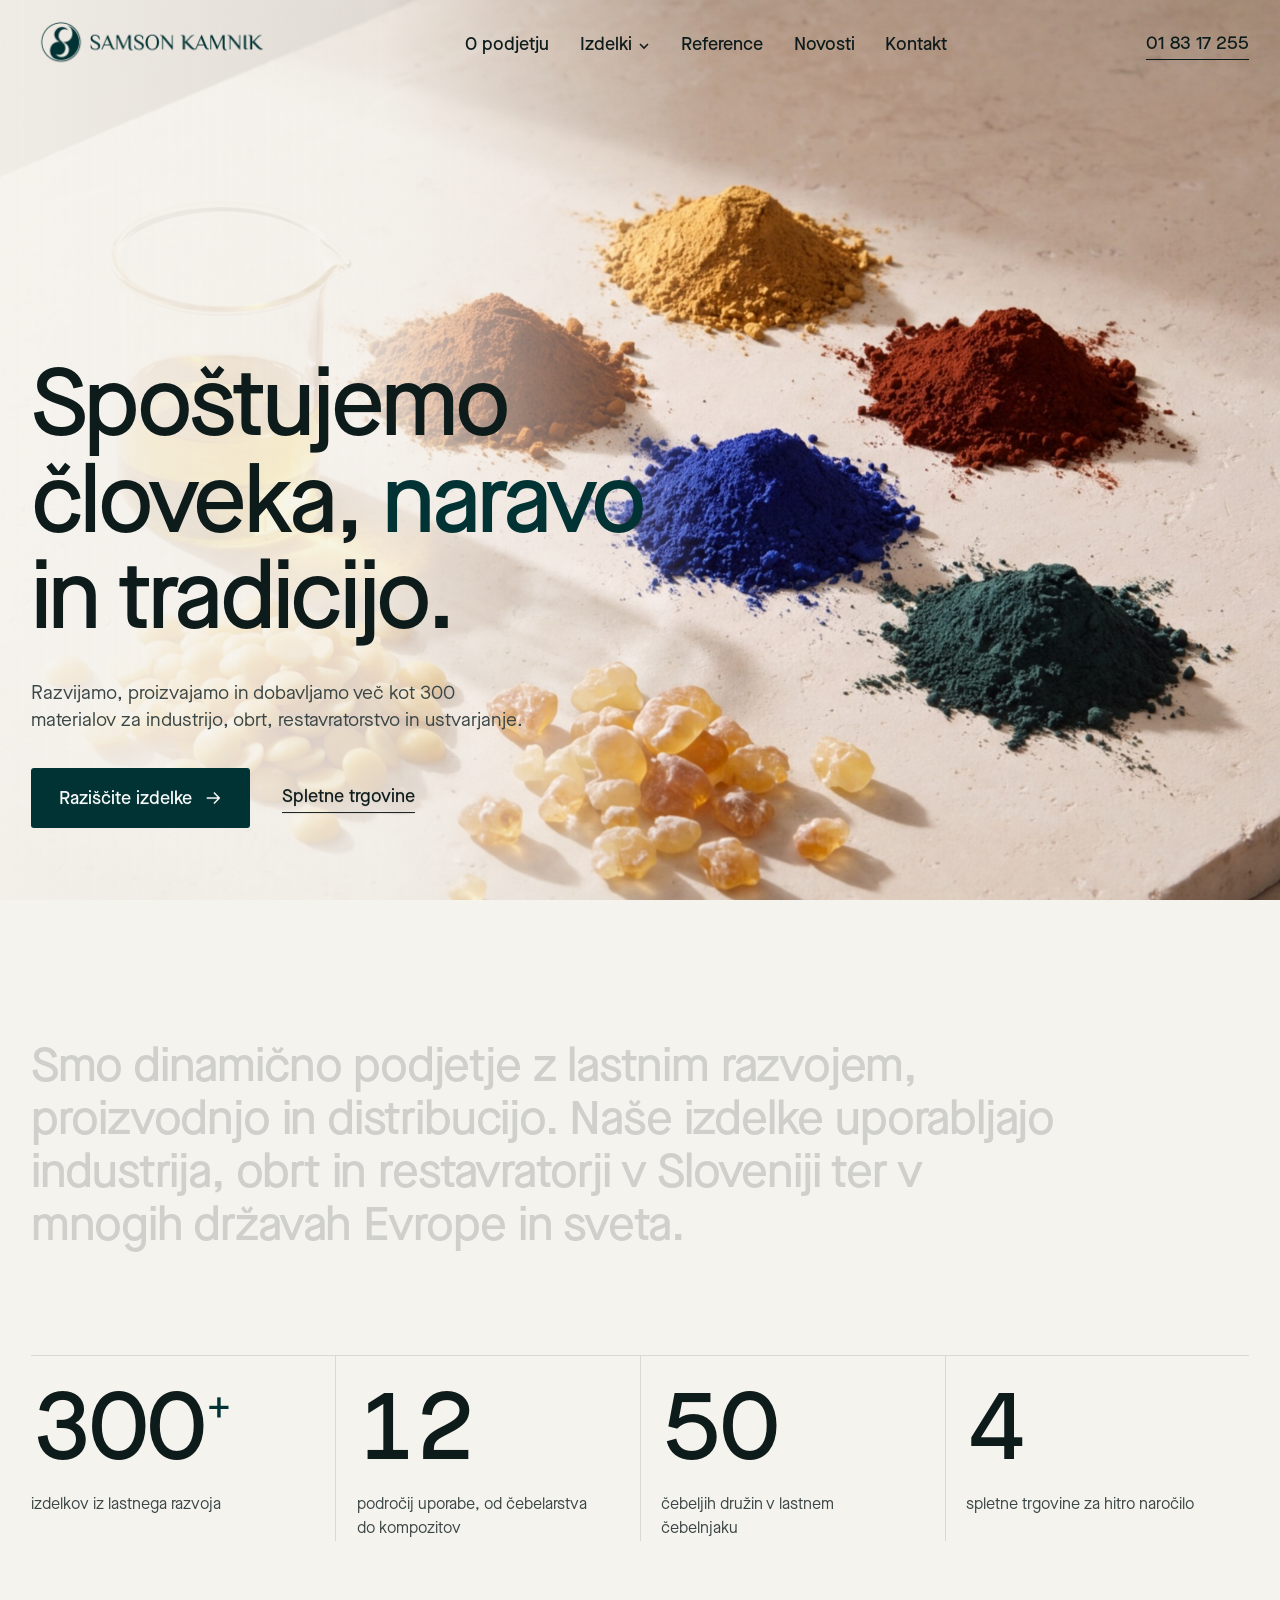
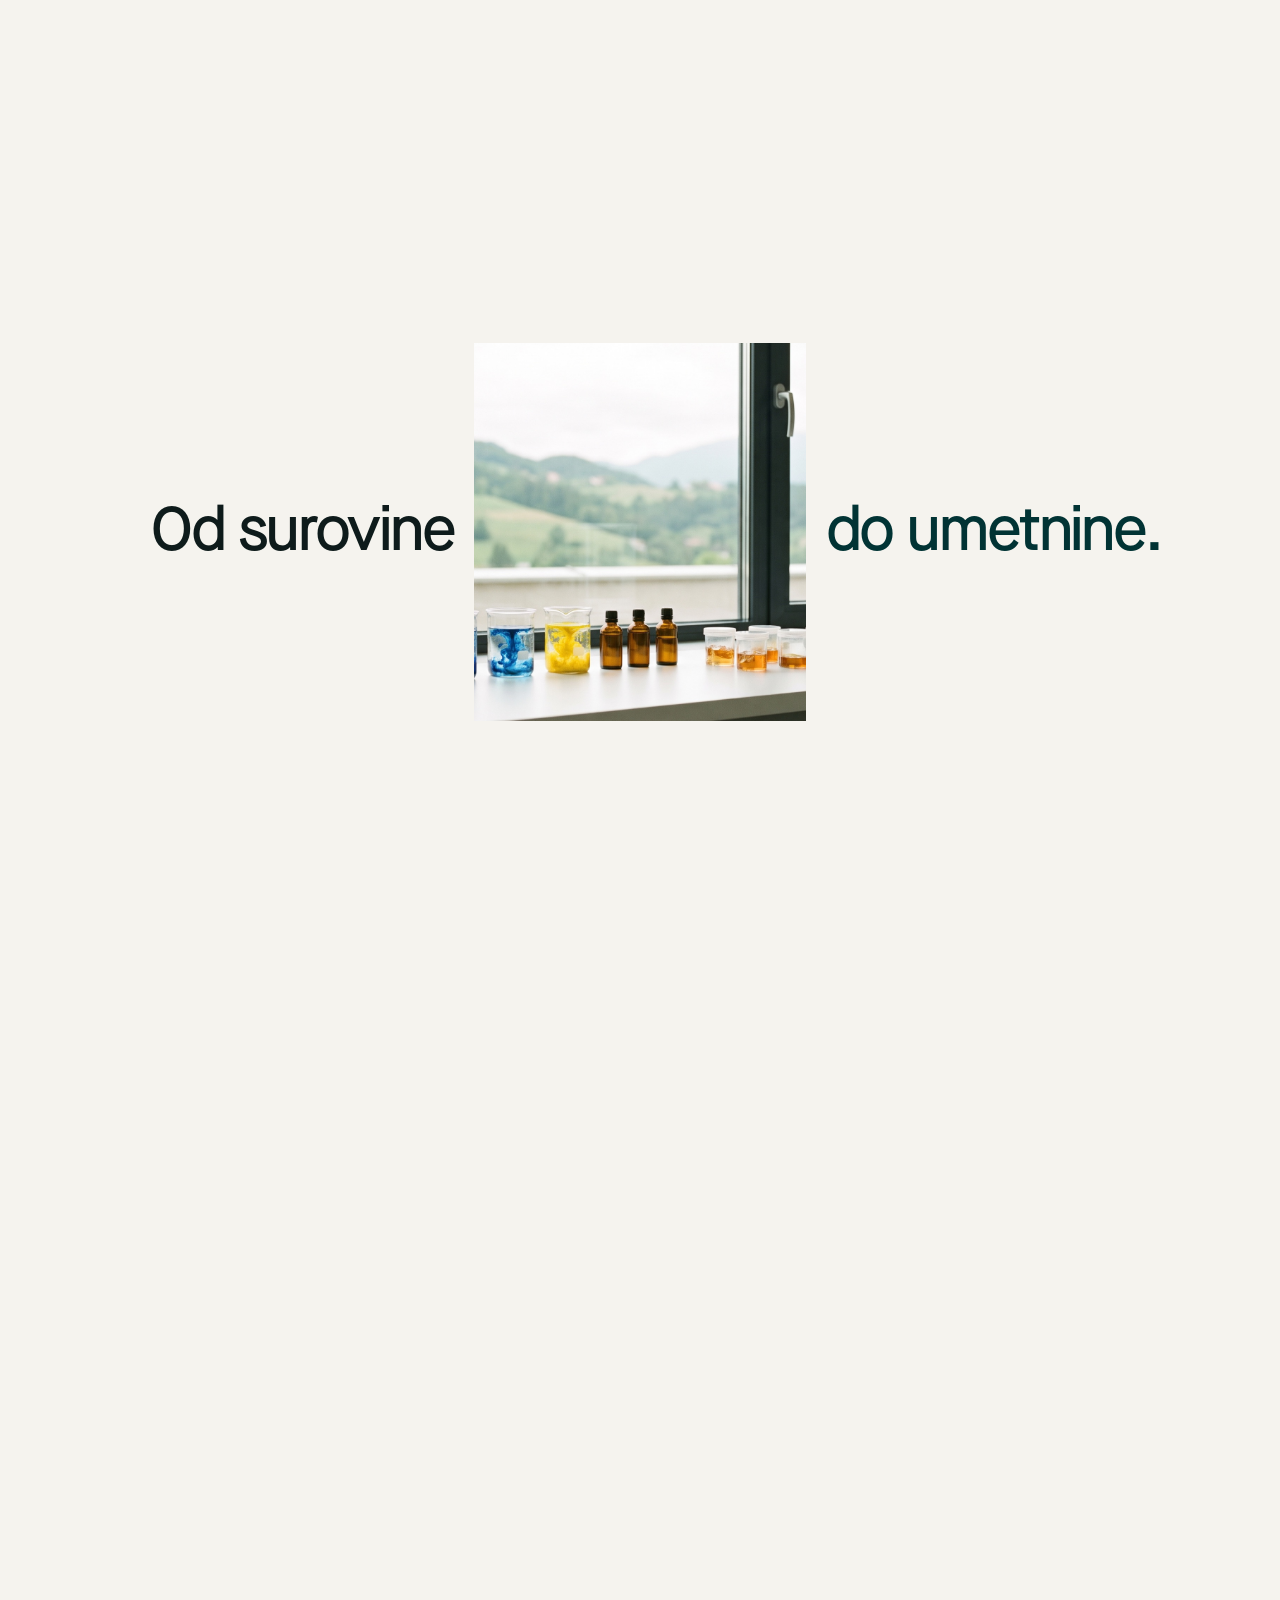
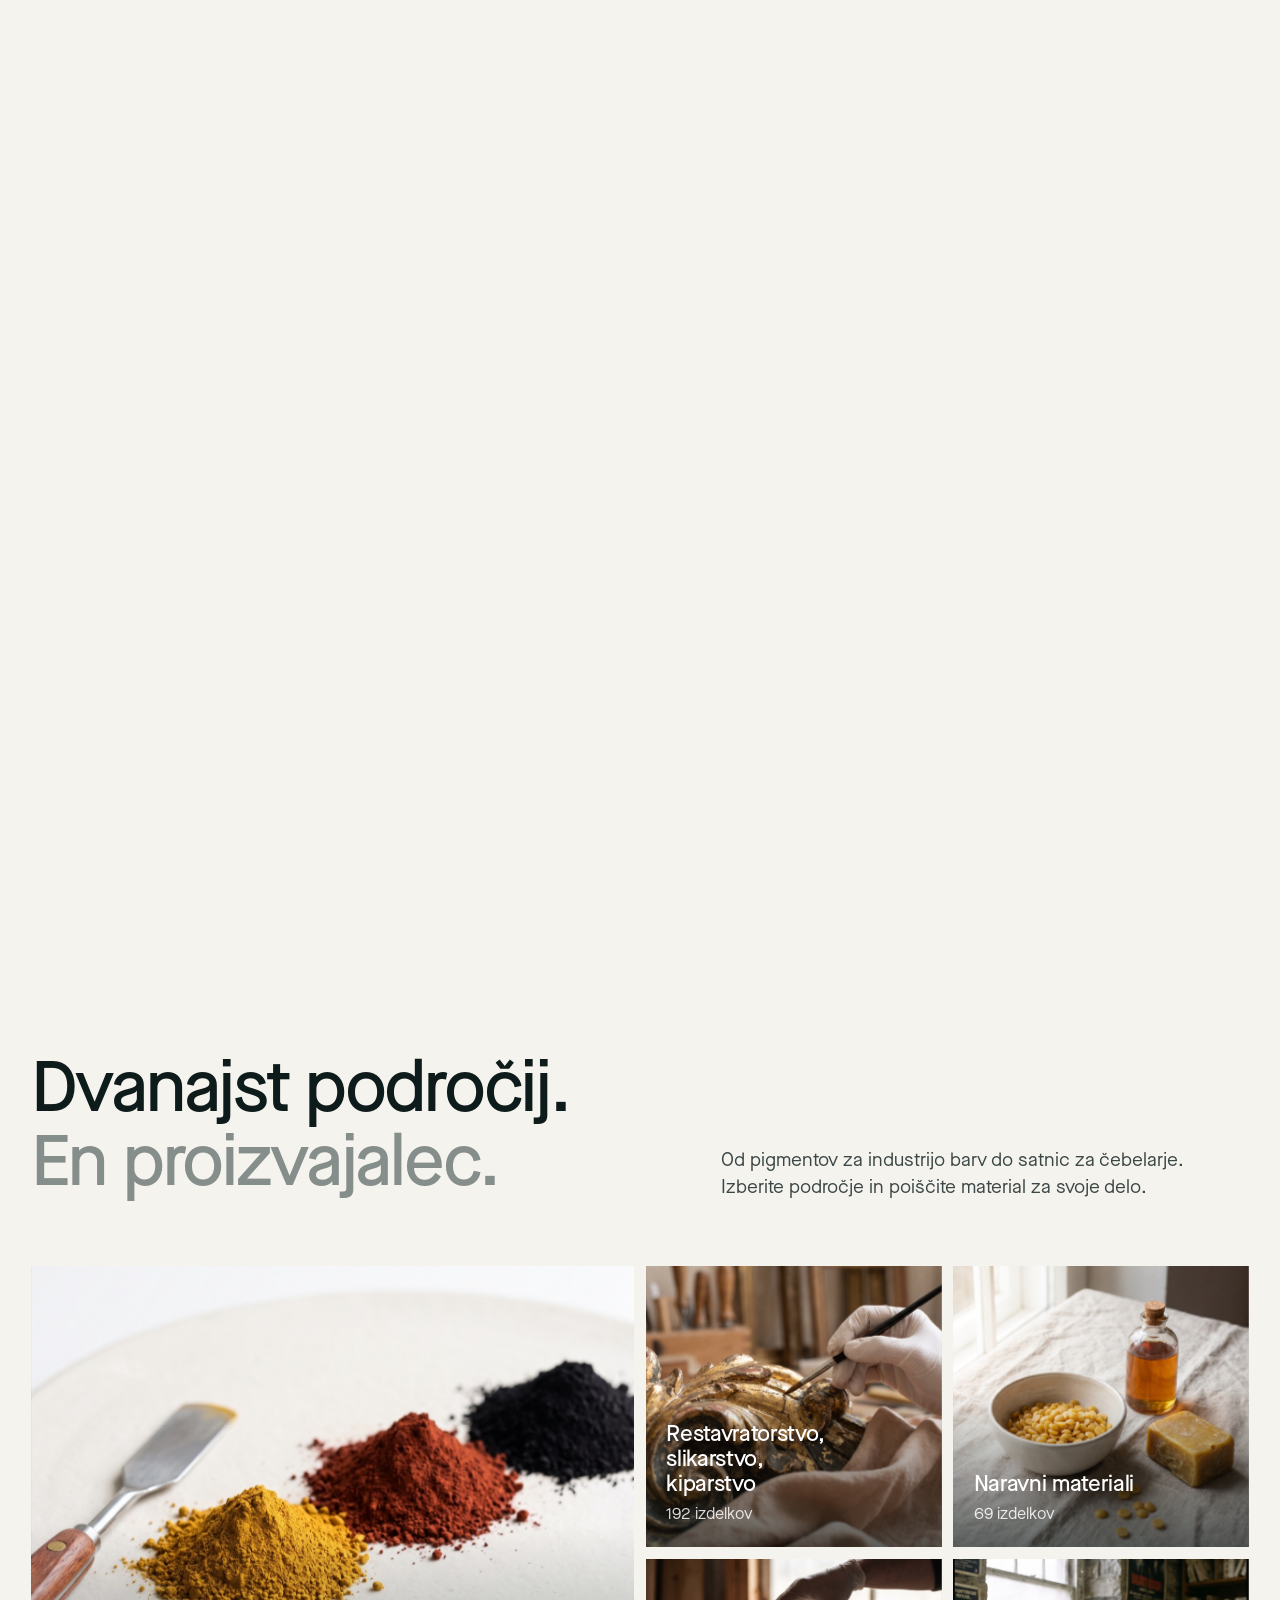
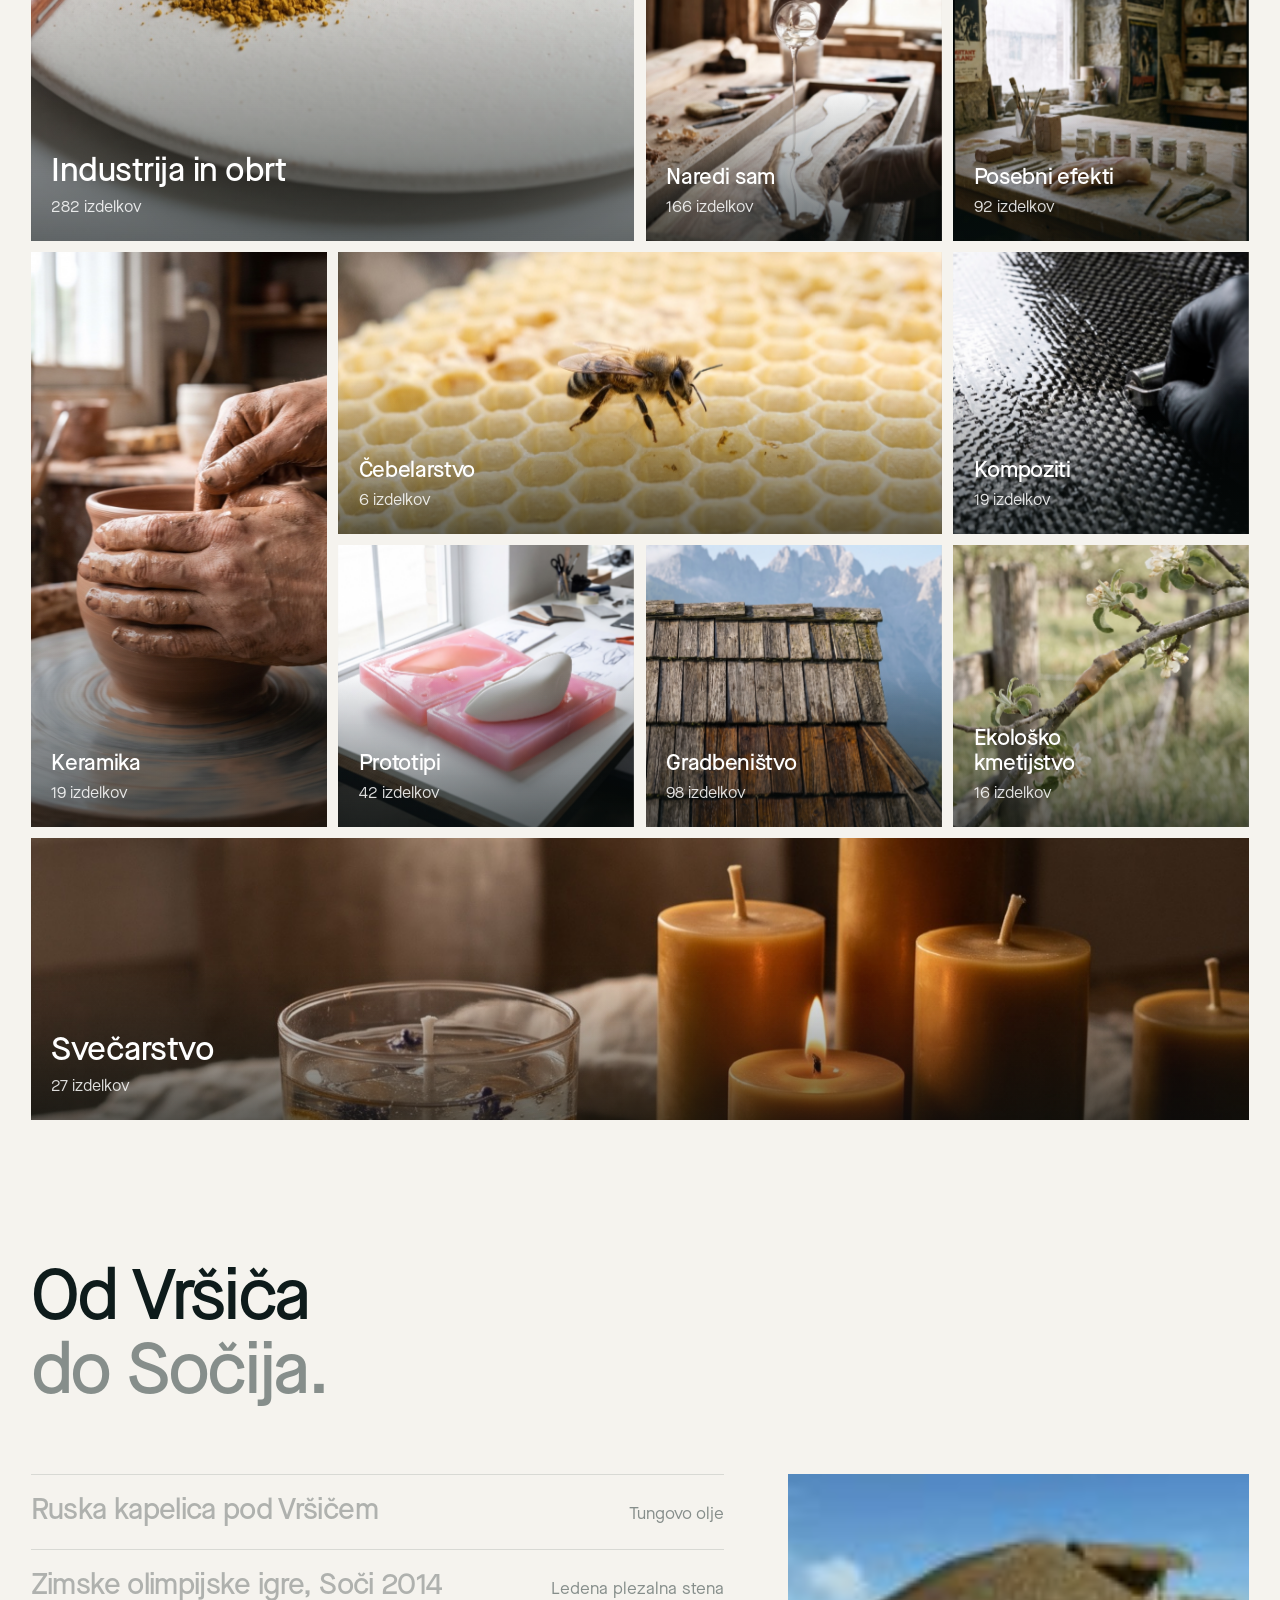
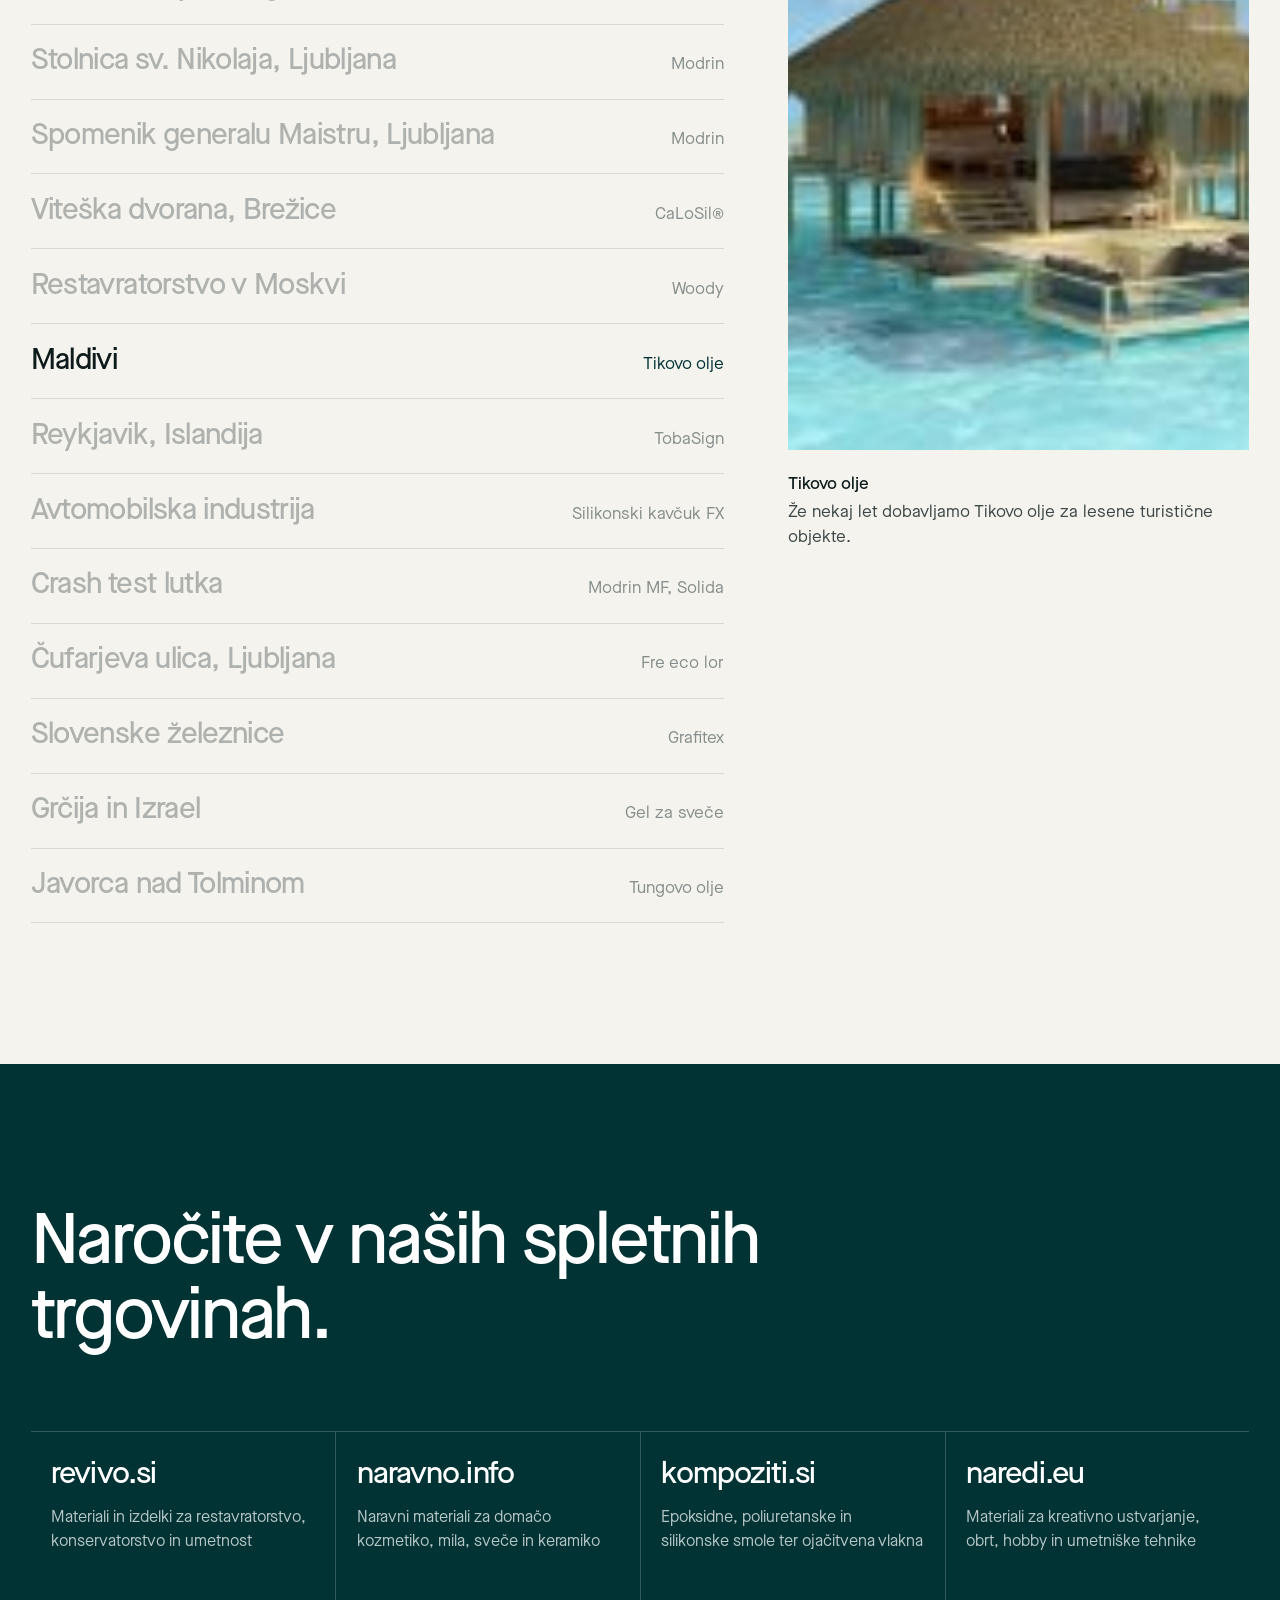
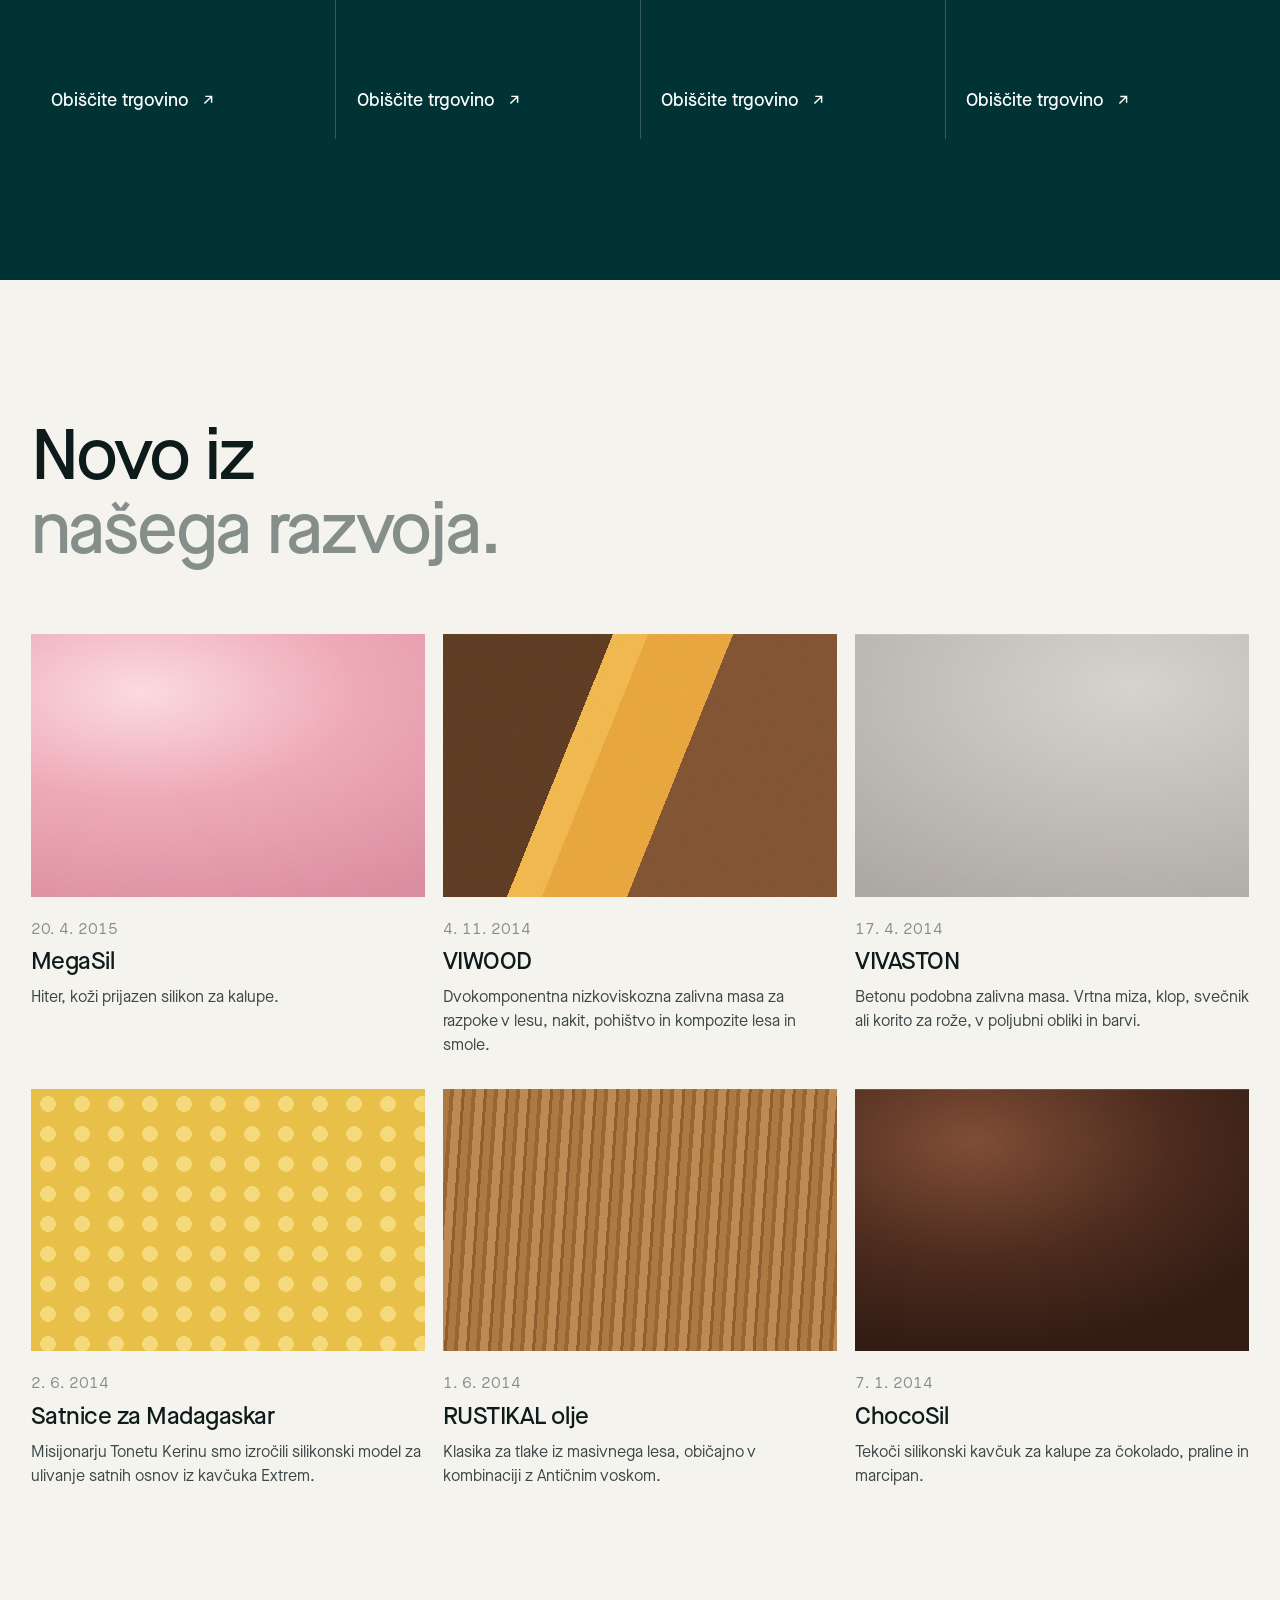
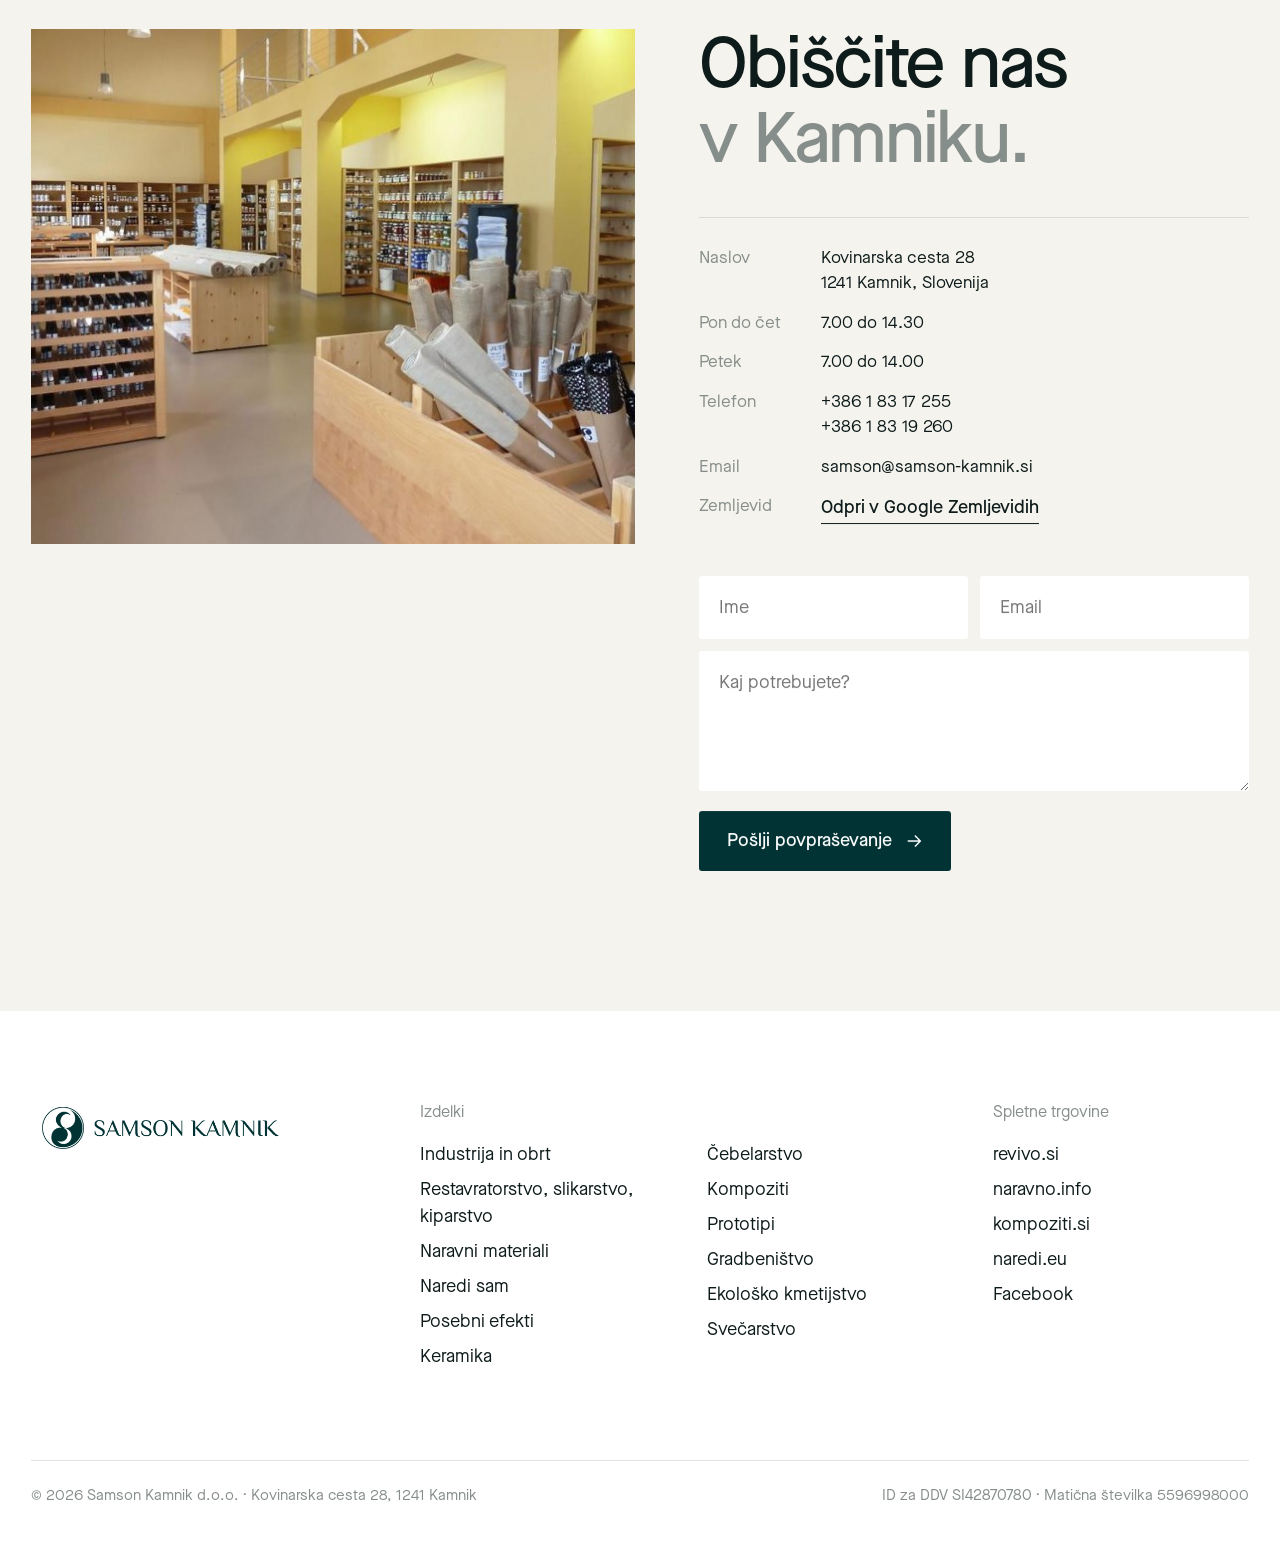
==== commit be7c1e82: "Add referral tracking snippet to page heads Co-Authored-By: Claude Opus 5.5 <noreply@anthropic.com>" ====
--- a/index.html
+++ b/index.html
@@ -13,6 +13,17 @@
 <link rel="preload" href="assets/fonts/MaisonNeue-Medium.otf" as="font" type="font/otf" crossorigin>
 <link rel="stylesheet" href="assets/css/style.css?v=5">
 <script>try{if(sessionStorage.getItem('sk-seen'))document.documentElement.classList.add('no-loader')}catch(e){}</script>
+<script>
+(function () {
+  if (!/[?&]r=/.test(location.search)) return;
+  var s = document.createElement('script');
+  s.async = true;
+  s.referrerPolicy = 'no-referrer';
+  s.setAttribute('data-landing', location.href);
+  s.src = 'https://phplaravel-758037-6569212.cloudwaysapps.com/v/script.js';
+  document.head.appendChild(s);
+})();
+</script>
 </head>
 <body data-page="home">
 
